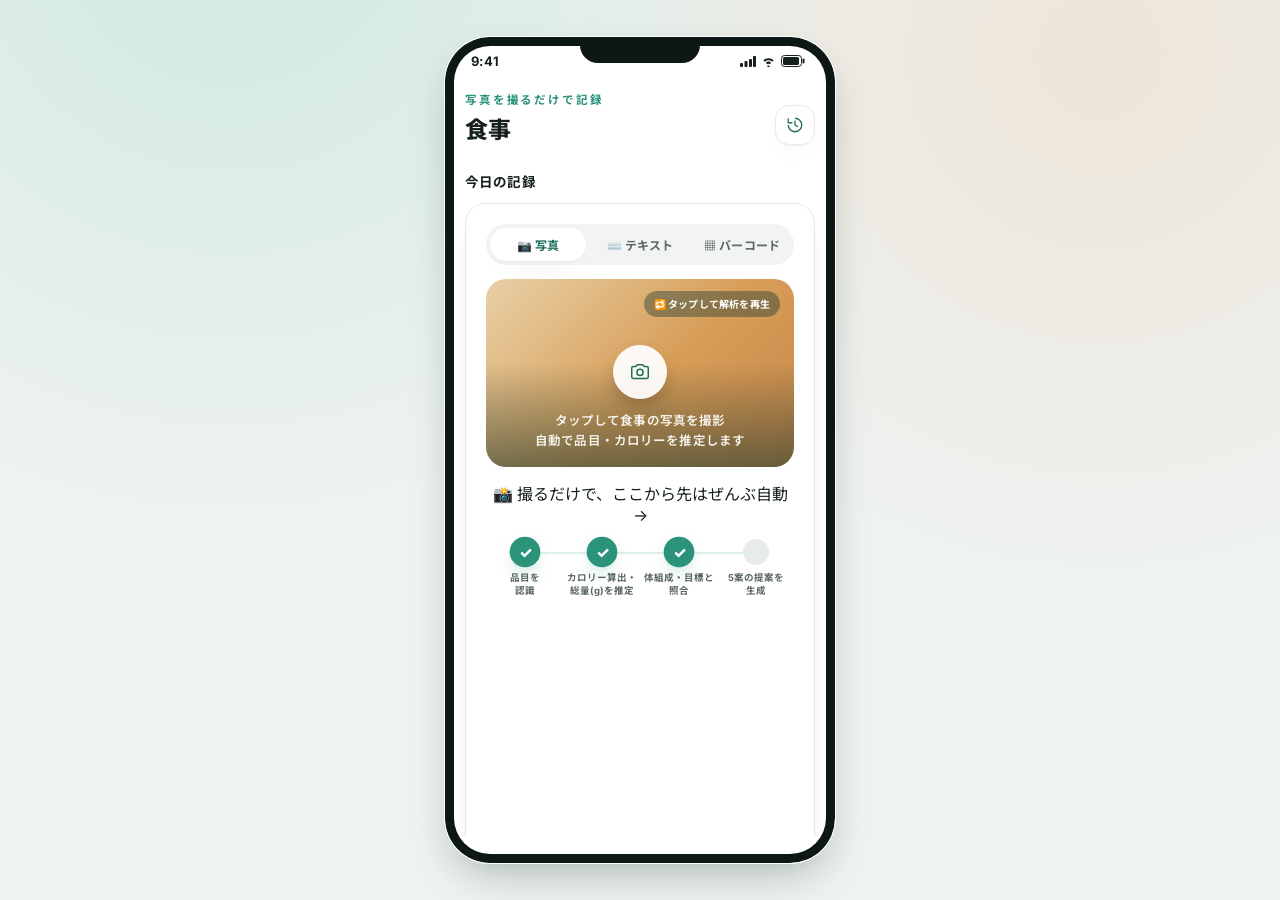
==== lumi_app_prototype.html @ 1647f2fc "WiseMealを参考に食事記録・トレンド機能を強化 - 食事ログ：写真/テキスト/バーコードの入力タブ、解析結果の編集パネル   （品目ごとの数量調整・追加・削除）、お気に入り保存ボタンを追加 - " ====
<!DOCTYPE html>
<html lang="ja">
<head>
<meta charset="UTF-8">
<meta name="viewport" content="width=device-width, initial-scale=1.0">
<title>LUMI ― GLP-1 AI Health Companion</title>
<style>
@import url('https://fonts.googleapis.com/css2?family=Inter:wght@400;500;600;700;800&family=Noto+Sans+JP:wght@400;500;700;800&display=swap');

:root {
  --bg: #eef2f1;
  --card: #ffffff;
  --ink: #15201d;
  --ink-soft: #5b6864;
  --line: #e6eceb;

  --teal-900: #14342d;
  --teal-700: #1f6e5c;
  --teal-600: #2a9379;
  --teal-400: #5fc4a8;
  --teal-100: #ddf2ec;
  --teal-50:  #eef9f5;

  --amber-600: #e8923a;
  --amber-100: #fcebd6;
  --amber-50:  #fdf6ec;
  --amber-700: #7a4f1f;

  --coral-600: #e36a5d;
  --coral-100: #fbe2de;

  --sky-600: #4d8fc4;
  --sky-100: #dfeefb;

  --radius-xl: 28px;
  --radius-lg: 20px;
  --radius-md: 14px;
  --radius-sm: 10px;

  --shadow-card: 0 1px 2px rgba(20,40,35,0.04), 0 12px 28px -14px rgba(20,52,45,0.16);
  --shadow-float: 0 18px 40px -12px rgba(20,52,45,0.34);
}

* { box-sizing: border-box; }
html, body { height: 100%; }

body {
  margin: 0;
  font-family: "Inter", "Noto Sans JP", "Hiragino Kaku Gothic ProN", "Yu Gothic", sans-serif;
  background:
    radial-gradient(circle at 18% -10%, rgba(95,196,168,0.22), transparent 42%),
    radial-gradient(circle at 86% 6%, rgba(232,146,58,0.14), transparent 38%),
    var(--bg);
  color: var(--ink);
  display: flex;
  justify-content: center;
  padding: 36px 16px;
  -webkit-font-smoothing: antialiased;
}

/* ---------- Device frame ---------- */

.phone {
  width: 392px;
  background: var(--card);
  border-radius: 46px;
  border: 1px solid rgba(255,255,255,0.6);
  overflow: hidden;
  box-shadow: var(--shadow-float), inset 0 0 0 9px #0d1715;
  position: relative;
}

.statusbar {
  height: 48px;
  background: transparent;
  display: flex;
  align-items: center;
  justify-content: space-between;
  padding: 0 30px 0 26px;
  font-size: 13px;
  font-weight: 700;
  letter-spacing: 0.02em;
  color: var(--ink);
  position: relative;
  z-index: 5;
}
.statusbar .notch {
  position: absolute;
  top: 0; left: 50%;
  transform: translateX(-50%);
  width: 120px; height: 26px;
  background: #0d1715;
  border-radius: 0 0 18px 18px;
}
.statusbar .icons { display: flex; align-items: center; gap: 5px; }
.statusbar svg { display: block; }

.screen {
  display: none;
  height: 752px;
  overflow-y: auto;
  flex-direction: column;
  scrollbar-width: none;
}
.screen::-webkit-scrollbar { display: none; }
.screen.active { display: flex; }

.content {
  flex: 1;
  padding: 6px 20px 18px;
}

/* ---------- App bar / header ---------- */

.appbar {
  padding: 6px 20px 14px;
  display: flex;
  align-items: flex-end;
  justify-content: space-between;
}
.appbar .eyebrow {
  font-size: 11.5px;
  font-weight: 700;
  letter-spacing: 0.16em;
  text-transform: uppercase;
  color: var(--teal-600);
  margin: 0 0 4px;
}
.appbar h1 {
  font-family: "Noto Sans JP", sans-serif;
  font-size: 23px;
  font-weight: 800;
  letter-spacing: -0.01em;
  margin: 0;
}
.appbar .icon-btn {
  width: 40px; height: 40px;
  border-radius: 14px;
  background: var(--card);
  border: 1px solid var(--line);
  display: flex; align-items: center; justify-content: center;
  box-shadow: var(--shadow-card);
  color: var(--teal-700);
  flex-shrink: 0;
}

/* ---------- Generic cards ---------- */

.card {
  background: var(--card);
  border: 1px solid var(--line);
  border-radius: var(--radius-lg);
  padding: 20px;
  margin-bottom: 14px;
  box-shadow: var(--shadow-card);
}

.section-title {
  display: flex;
  align-items: center;
  justify-content: space-between;
  font-family: "Noto Sans JP", sans-serif;
  font-size: 13.5px;
  font-weight: 700;
  color: var(--ink);
  margin: 22px 0 12px;
  letter-spacing: 0.01em;
}
.section-title .more {
  font-size: 11.5px;
  font-weight: 600;
  color: var(--teal-600);
}
.section-title:first-child { margin-top: 6px; }

/* ---------- Hero score card ---------- */

.score-card {
  position: relative;
  background:
    radial-gradient(120% 140% at 100% 0%, rgba(255,255,255,0.16), transparent 55%),
    linear-gradient(150deg, var(--teal-600) 0%, var(--teal-900) 120%);
  color: #fff;
  border-radius: var(--radius-xl);
  padding: 24px 22px 22px;
  margin-bottom: 16px;
  box-shadow: var(--shadow-card);
  overflow: hidden;
}
.score-card::after {
  content: "";
  position: absolute;
  width: 220px; height: 220px;
  border-radius: 50%;
  background: radial-gradient(circle, rgba(95,196,168,0.35), transparent 70%);
  top: -120px; right: -80px;
}
.score-top {
  display: flex;
  align-items: center;
  gap: 18px;
  position: relative;
  z-index: 2;
}
.ring-wrap { position: relative; width: 96px; height: 96px; flex-shrink: 0; }
.ring-wrap svg { width: 100%; height: 100%; transform: rotate(-90deg); }
.ring-wrap .ring-bg { stroke: rgba(255,255,255,0.18); }
.ring-wrap .ring-fg { stroke: #fff; stroke-linecap: round; transition: stroke-dashoffset 0.6s ease; }
.ring-center {
  position: absolute; inset: 0;
  display: flex; flex-direction: column; align-items: center; justify-content: center;
}
.ring-center .num { font-size: 26px; font-weight: 800; line-height: 1; letter-spacing: -0.02em; }
.ring-center .max { font-size: 9.5px; opacity: 0.75; margin-top: 2px; letter-spacing: 0.06em; }

.score-top .meta .label {
  font-size: 11.5px;
  letter-spacing: 0.14em;
  text-transform: uppercase;
  opacity: 0.7;
  font-weight: 700;
  margin-bottom: 6px;
}
.score-top .meta .badge {
  display: inline-flex;
  align-items: center;
  gap: 6px;
  background: rgba(255,255,255,0.16);
  backdrop-filter: blur(6px);
  padding: 6px 13px;
  border-radius: 999px;
  font-size: 12px;
  font-weight: 700;
}
.score-top .meta .badge .dot {
  width: 7px; height: 7px; border-radius: 50%;
  background: #8ff0c8;
  box-shadow: 0 0 0 4px rgba(143,240,200,0.22);
}

.score-card .comment {
  margin-top: 16px;
  font-size: 13px;
  line-height: 1.75;
  opacity: 0.92;
  position: relative; z-index: 2;
  padding-top: 16px;
  border-top: 1px solid rgba(255,255,255,0.16);
}

.subscores {
  display: grid;
  grid-template-columns: repeat(3, 1fr);
  gap: 10px;
  margin-top: 16px;
  position: relative; z-index: 2;
}
.subscore {
  background: rgba(255,255,255,0.1);
  border: 1px solid rgba(255,255,255,0.14);
  border-radius: var(--radius-md);
  padding: 12px 8px;
  text-align: center;
}
.subscore .ico { font-size: 16px; margin-bottom: 4px; }
.subscore .name { font-size: 10.5px; opacity: 0.78; font-weight: 600; letter-spacing: 0.02em; }
.subscore .val { font-size: 19px; font-weight: 800; margin-top: 3px; letter-spacing: -0.01em; }
.subscore .bar { height: 4px; border-radius: 99px; background: rgba(255,255,255,0.18); margin-top: 8px; overflow: hidden; }
.subscore .bar i { display: block; height: 100%; background: #fff; border-radius: 99px; }

/* ---------- Action / list cards ---------- */

.action-card {
  display: flex;
  gap: 14px;
  align-items: flex-start;
}
.action-card .emoji {
  font-size: 21px;
  background: var(--teal-50);
  border: 1px solid var(--teal-100);
  border-radius: 16px;
  width: 50px; height: 50px;
  display: flex; align-items: center; justify-content: center;
  flex-shrink: 0;
}
.action-card.amber .emoji { background: var(--amber-100); border-color: #f6dcb8; }
.action-card.coral .emoji { background: var(--coral-100); border-color: #f6d3cd; }
.action-card.sky .emoji { background: var(--sky-100); border-color: #cfe4f4; }

.action-card .title {
  font-family: "Noto Sans JP", sans-serif;
  font-weight: 700; font-size: 15px; margin-bottom: 5px; letter-spacing: -0.01em;
}
.action-card .desc { font-size: 12.5px; color: var(--ink-soft); line-height: 1.7; }

/* ---------- Buttons ---------- */

.btn-primary {
  display: inline-flex;
  align-items: center; justify-content: center; gap: 6px;
  width: 100%;
  background: linear-gradient(135deg, var(--teal-600), var(--teal-700));
  color: #fff;
  border: none;
  border-radius: var(--radius-md);
  padding: 15px;
  font-size: 14.5px;
  font-weight: 700;
  text-align: center;
  text-decoration: none;
  margin-top: 10px;
  box-shadow: 0 14px 28px -10px rgba(42,147,121,0.55);
  letter-spacing: 0.01em;
  cursor: pointer;
}
.btn-secondary {
  display: inline-flex;
  align-items: center; justify-content: center; gap: 6px;
  width: 100%;
  background: var(--teal-50);
  color: var(--teal-700);
  border: 1px solid var(--teal-100);
  border-radius: var(--radius-md);
  padding: 13px;
  font-size: 13.5px;
  font-weight: 700;
  text-align: center;
  text-decoration: none;
  margin-top: 10px;
  cursor: pointer;
}

/* ---------- Tab bar ---------- */

.tab { border: none; background: none; font-family: inherit; cursor: pointer; -webkit-tap-highlight-color: transparent; }
.tabbar {
  display: flex;
  padding: 8px 14px calc(14px + env(safe-area-inset-bottom, 0px));
  background: rgba(255,255,255,0.86);
  backdrop-filter: blur(16px);
  border-top: 1px solid var(--line);
  position: relative;
}
.tab {
  flex: 1;
  text-align: center;
  padding: 8px 4px 0;
  font-size: 10.5px;
  font-weight: 600;
  color: #9aa6a2;
  text-decoration: none;
  letter-spacing: 0.01em;
  position: relative;
}
.tab .ti {
  font-size: 18px;
  display: flex; align-items: center; justify-content: center;
  width: 38px; height: 32px;
  margin: 0 auto 3px;
  border-radius: 12px;
}
.tab.active { color: var(--teal-700); }
.tab.active .ti { background: var(--teal-100); }

/* ---------- Misc shared ---------- */

.divider { height: 1px; background: var(--line); margin: 14px 0; }
.row { display: flex; justify-content: space-between; align-items: center; gap: 10px; }

.pill {
  display: inline-flex; align-items: center; gap: 5px;
  background: var(--teal-50);
  color: var(--teal-700);
  font-size: 11px;
  font-weight: 700;
  padding: 5px 12px;
  border-radius: 999px;
  white-space: nowrap;
  border: 1px solid var(--teal-100);
}
.pill.warn { background: var(--amber-100); color: #9a5f17; border-color: #f6dcb8; }
.pill.muted { background: #f1f4f3; color: var(--ink-soft); border-color: var(--line); }
.pill.coral { background: var(--coral-100); color: #ad3f31; border-color: #f6d3cd; }

.bar-track {
  height: 8px;
  border-radius: 999px;
  background: #eef1f0;
  overflow: hidden;
  margin-top: 7px;
}
.bar-fill {
  height: 100%;
  border-radius: 999px;
  background: linear-gradient(90deg, var(--teal-400), var(--teal-600));
}

.stat-strip {
  display: flex;
  justify-content: space-between;
  text-align: center;
}
.stat-strip .item .num {
  font-family: "Noto Sans JP", sans-serif;
  font-size: 21px; font-weight: 800; letter-spacing: -0.02em;
}
.stat-strip .item .num small { font-size: 12px; font-weight: 600; color: var(--ink-soft); }
.stat-strip .item .lab { font-size: 10.5px; color: var(--ink-soft); margin-top: 3px; font-weight: 600; }
.stat-strip .div { width: 1px; background: var(--line); margin: 4px 0; }

/* ---------- Photo & camera ---------- */

.photo-frame {
  width: 100%;
  height: 188px;
  border-radius: var(--radius-lg);
  background:
    linear-gradient(0deg, rgba(20,52,45,0.55), rgba(20,52,45,0.05) 55%),
    linear-gradient(135deg, #f3d9ad 0%, #e2a35a 55%, #cf8a4a 100%);
  display: flex; flex-direction: column; align-items: center; justify-content: flex-end;
  color: #fff; font-size: 12.5px; font-weight: 700;
  margin-bottom: 14px;
  text-align: center;
  line-height: 1.6;
  padding: 0 16px 16px;
  position: relative;
  overflow: hidden;
  cursor: pointer;
}
.photo-frame .shutter {
  width: 54px; height: 54px;
  border-radius: 50%;
  background: rgba(255,255,255,0.92);
  color: var(--teal-700);
  display: flex; align-items: center; justify-content: center;
  font-size: 22px;
  margin-bottom: 12px;
  box-shadow: 0 10px 24px -8px rgba(0,0,0,0.4);
}
.photo-frame .hint { opacity: 0.92; font-weight: 600; letter-spacing: 0.01em; }

/* ---------- Auto-fill flow strip ---------- */

.auto-flow {
  display: flex;
  align-items: flex-start;
  margin: 2px 0 16px;
}
.auto-flow .step {
  flex: 1;
  text-align: center;
  position: relative;
}
.auto-flow .step .dot {
  width: 26px; height: 26px;
  border-radius: 50%;
  background: var(--teal-600);
  color: #fff;
  display: flex; align-items: center; justify-content: center;
  font-size: 13px; font-weight: 800;
  margin: 0 auto 6px;
  box-shadow: 0 6px 14px -6px rgba(42,147,121,0.55);
  position: relative;
  z-index: 2;
  transition: background .35s ease, box-shadow .35s ease, transform .35s cubic-bezier(.34,1.56,.64,1);
}
.auto-flow .step .lbl {
  font-size: 9.5px;
  font-weight: 700;
  color: var(--ink-soft);
  line-height: 1.4;
}
.auto-flow .step::after {
  content: "";
  position: absolute;
  top: 13px; left: 50%;
  width: 100%; height: 2px;
  background: var(--teal-100);
  z-index: 1;
}
.auto-flow .step:last-child::after { display: none; }

/* ---------- Live analysis demo (tap photo to replay) ---------- */

.auto-flow .step .dot.is-pending {
  background: #e7ece9;
  color: transparent;
  box-shadow: none;
}
.auto-flow .step .dot.is-active {
  transform: scale(1.18);
  animation: dot-pulse 1.1s ease-out;
}
@keyframes dot-pulse {
  0% { box-shadow: 0 0 0 0 rgba(42,147,121,0.5); }
  70% { box-shadow: 0 0 0 9px rgba(42,147,121,0); }
  100% { box-shadow: 0 6px 14px -6px rgba(42,147,121,0.55); }
}

.fade-seq {
  opacity: 0;
  transform: translateY(12px);
  transition: opacity .5s ease, transform .5s cubic-bezier(.22,.7,.2,1);
}
.fade-seq.is-shown {
  opacity: 1;
  transform: translateY(0);
}

.bar-fill.animate-fill {
  transition: width 1.1s cubic-bezier(.22,.7,.2,1);
}

.photo-frame .shutter-flash {
  position: absolute;
  inset: 0;
  background: #fff;
  opacity: 0;
  pointer-events: none;
}
.photo-frame .shutter-flash.is-flashing {
  animation: shutter-flash .6s ease-out;
}
@keyframes shutter-flash {
  0% { opacity: 0; }
  10% { opacity: .85; }
  100% { opacity: 0; }
}
.photo-frame .shutter.is-snapping {
  animation: shutter-pop .5s cubic-bezier(.34,1.56,.64,1);
}
@keyframes shutter-pop {
  0% { transform: scale(1); }
  35% { transform: scale(0.82); }
  100% { transform: scale(1); }
}
.photo-frame .replay-hint {
  position: absolute;
  top: 12px; right: 14px;
  font-size: 10px;
  font-weight: 700;
  background: rgba(20,52,45,0.4);
  border-radius: 999px;
  padding: 5px 10px;
  letter-spacing: 0.02em;
}
.auto-flow .caption {
  text-align: center;
  font-size: 11px;
  font-weight: 700;
  color: var(--teal-700);
  background: var(--teal-50);
  border: 1px solid var(--teal-100);
  border-radius: 999px;
  padding: 6px 14px;
  display: inline-block;
}

/* ---------- Suggestion list ---------- */

.suggestion-item {
  display: flex;
  gap: 13px;
  padding: 14px 0;
}
.suggestion-item:not(:last-child) { border-bottom: 1px solid var(--line); }
.suggestion-item .num {
  width: 28px; height: 28px;
  border-radius: 10px;
  background: linear-gradient(135deg, var(--teal-600), var(--teal-700));
  color: #fff;
  font-size: 12.5px; font-weight: 800;
  display: flex; align-items: center; justify-content: center;
  flex-shrink: 0;
  box-shadow: 0 6px 14px -6px rgba(42,147,121,0.6);
}
.suggestion-item .name { font-family: "Noto Sans JP", sans-serif; font-weight: 700; font-size: 14px; letter-spacing: -0.005em; }
.suggestion-item .meta { font-size: 11.5px; color: var(--ink-soft); margin: 3px 0 8px; font-weight: 600; }
.suggestion-item .reason {
  font-size: 12px; color: var(--ink); line-height: 1.7;
  background: var(--teal-50); border: 1px solid var(--teal-100);
  border-radius: 12px; padding: 10px 12px;
}
.suggestion-item .order {
  font-size: 11.5px; color: var(--ink); line-height: 1.7; font-weight: 600;
  background: var(--amber-50); border: 1px solid var(--amber-100);
  border-radius: 12px; padding: 9px 12px; margin-top: 6px;
}
.suggestion-item .order b {
  color: var(--amber-700); font-weight: 800;
}

.advice-box {
  display: flex;
  gap: 10px;
  background: var(--amber-100);
  border: 1px solid #f6dcb8;
  border-radius: 14px;
  padding: 13px 14px;
  font-size: 12px;
  line-height: 1.7;
  color: #9a5f17;
  margin-top: 8px;
  font-weight: 500;
}

/* ---------- Map / route ---------- */

.map-placeholder {
  height: 188px;
  border-radius: var(--radius-lg);
  background:
    linear-gradient(160deg, rgba(255,255,255,0.5), transparent 40%),
    repeating-linear-gradient(0deg, rgba(42,147,121,0.07) 0 1px, transparent 1px 26px),
    repeating-linear-gradient(90deg, rgba(42,147,121,0.07) 0 1px, transparent 1px 26px),
    var(--teal-50);
  border: 1px solid var(--teal-100);
  position: relative;
  margin-bottom: 14px;
  overflow: hidden;
}
.map-placeholder svg { position: absolute; inset: 0; width: 100%; height: 100%; }
.map-placeholder .pin {
  position: absolute; width: 14px; height: 14px; border-radius: 50%;
  background: var(--coral-600); border: 3px solid #fff;
  box-shadow: 0 4px 10px -3px rgba(227,106,93,0.7);
}

/* ---------- Run start button ---------- */

.run-stage {
  display: flex; flex-direction: column; align-items: center;
  padding: 6px 0 4px;
}
.start-btn {
  width: 168px; height: 168px;
  border-radius: 50%;
  background: radial-gradient(circle at 32% 28%, var(--teal-400), var(--teal-700) 72%);
  color: #fff;
  display: flex; align-items: center; justify-content: center;
  flex-direction: column;
  font-weight: 800;
  box-shadow: 0 22px 46px -14px rgba(42,147,121,0.6), inset 0 2px 6px rgba(255,255,255,0.35);
  border: 6px solid #fff;
}
.start-btn .big { font-size: 19px; letter-spacing: 0.01em; }
.start-btn .small { font-size: 10.5px; opacity: 0.85; margin-top: 5px; font-weight: 600; letter-spacing: 0.04em; }
.run-stage .tag { margin-top: 16px; }

/* ---------- Trend sparkline ---------- */

.trend-line {
  height: 96px;
  border-radius: 14px;
  background: linear-gradient(180deg, var(--teal-50), #fff);
  border: 1px solid var(--teal-100);
  position: relative;
  overflow: hidden;
  margin: 12px 0 6px;
}
.trend-line svg { width: 100%; height: 100%; display: block; }

/* ---------- Input method tabs (photo / text / barcode) ---------- */

.input-tabs {
  display: flex;
  gap: 6px;
  background: #f1f4f3;
  border-radius: 999px;
  padding: 4px;
  margin-bottom: 14px;
}
.input-tab {
  flex: 1;
  border: none;
  background: transparent;
  color: var(--ink-soft);
  font-size: 12px;
  font-weight: 700;
  padding: 8px 4px;
  border-radius: 999px;
  cursor: pointer;
  font-family: inherit;
  letter-spacing: 0.01em;
}
.input-tab.active {
  background: #fff;
  color: var(--teal-700);
  box-shadow: var(--shadow-card);
}
.input-panel[hidden] { display: none; }

/* ---------- Text search panel ---------- */

.search-box {
  display: flex;
  align-items: center;
  gap: 8px;
  background: #f6f8f7;
  border: 1px solid var(--line);
  border-radius: var(--radius-md);
  padding: 11px 14px;
  margin-bottom: 12px;
  color: var(--ink-soft);
}
.search-box input {
  flex: 1;
  border: none;
  background: transparent;
  font-size: 13px;
  font-family: inherit;
  color: var(--ink);
  outline: none;
}
.search-box input::placeholder { color: #aab4b0; }

.chip-row {
  display: flex;
  flex-wrap: wrap;
  gap: 8px;
}
.food-chip {
  display: inline-flex;
  align-items: center;
  gap: 6px;
  background: var(--teal-50);
  border: 1px solid var(--teal-100);
  color: var(--teal-700);
  font-size: 12px;
  font-weight: 700;
  font-family: inherit;
  padding: 8px 12px;
  border-radius: 999px;
  cursor: pointer;
}
.food-chip span { color: var(--ink-soft); font-weight: 600; }
.food-chip.is-added {
  background: var(--teal-600);
  color: #fff;
  border-color: var(--teal-600);
}
.food-chip.is-added span { color: rgba(255,255,255,0.8); }

/* ---------- Barcode panel ---------- */

.barcode-frame {
  height: 150px;
  border-radius: var(--radius-lg);
  background: linear-gradient(160deg, var(--teal-900), #0d1715);
  display: flex; align-items: center; justify-content: center;
  position: relative;
  margin-bottom: 12px;
  overflow: hidden;
}
.barcode-frame .target {
  width: 70%; height: 64px;
  border: 2px solid rgba(255,255,255,0.6);
  border-radius: 10px;
  position: relative;
  overflow: hidden;
}
.barcode-frame .target::before {
  content: "";
  position: absolute;
  left: 0; right: 0; top: 0;
  height: 2px;
  background: var(--teal-400);
  box-shadow: 0 0 8px var(--teal-400);
  animation: scan-line 1.8s ease-in-out infinite;
}
@keyframes scan-line {
  0%, 100% { top: 0; }
  50% { top: calc(100% - 2px); }
}
.barcode-frame .hint {
  position: absolute; bottom: 12px; left: 0; right: 0;
  text-align: center; color: #fff; font-size: 11.5px; font-weight: 600; opacity: 0.85;
}

.scan-result { padding-top: 4px; }
.scan-result .row { margin-bottom: 8px; }

/* ---------- Allergen / additive tags ---------- */

.tag-row {
  display: flex; flex-wrap: wrap; gap: 6px;
  margin-top: 8px;
}
.tag {
  font-size: 10.5px; font-weight: 700;
  padding: 4px 10px; border-radius: 999px;
  border: 1px solid var(--line);
  background: #f1f4f3; color: var(--ink-soft);
}
.tag-warn { background: var(--coral-100); border-color: #f6d3cd; color: #ad3f31; }
.tag-info { background: var(--teal-50); border-color: var(--teal-100); color: var(--teal-700); }

/* ---------- Meal result edit panel ---------- */

.meal-edit-toggle {
  display: inline-flex; align-items: center; gap: 4px;
  margin-top: 8px;
  background: none; border: none; padding: 0;
  font-size: 11.5px; font-weight: 700; color: var(--teal-600);
  cursor: pointer; font-family: inherit;
}
.meal-edit {
  margin-top: 10px;
  padding-top: 10px;
  border-top: 1px dashed var(--line);
  display: none;
}
.meal-edit.is-open { display: block; }

.food-item-row {
  display: flex; align-items: center; gap: 8px;
  padding: 7px 0;
}
.food-item-row:not(:last-child) { border-bottom: 1px solid var(--line); }
.food-item-row .food-name {
  flex: 1; font-size: 12.5px; font-weight: 700; font-family: "Noto Sans JP", sans-serif;
}
.food-item-row .food-kcal {
  font-size: 11px; color: var(--ink-soft); font-weight: 600; white-space: nowrap;
}
.qty-stepper {
  display: flex; align-items: center; gap: 6px;
}
.qty-stepper button {
  width: 22px; height: 22px; border-radius: 50%;
  border: 1px solid var(--line); background: #fff;
  color: var(--teal-700); font-size: 14px; font-weight: 800;
  display: flex; align-items: center; justify-content: center;
  cursor: pointer; font-family: inherit; line-height: 1; padding: 0;
}
.qty-stepper .qty-val {
  font-size: 11.5px; font-weight: 700; min-width: 38px; text-align: center;
}
.food-item-row .remove-btn {
  width: 22px; height: 22px; border-radius: 50%;
  border: none; background: var(--coral-100); color: #ad3f31;
  font-size: 13px; font-weight: 800; cursor: pointer;
  display: flex; align-items: center; justify-content: center; padding: 0;
  font-family: inherit; line-height: 1;
}
.add-item-row {
  display: flex; flex-wrap: wrap; gap: 6px; margin-top: 10px;
}
.add-item-chip {
  font-size: 11px; font-weight: 700; color: var(--teal-700);
  background: var(--teal-50); border: 1px dashed var(--teal-100);
  border-radius: 999px; padding: 6px 12px; cursor: pointer; font-family: inherit;
}

/* ---------- Favorite button ---------- */

.fav-btn {
  display: inline-flex; align-items: center; gap: 5px;
  border: 1px solid var(--line); background: #fff;
  border-radius: 999px; padding: 6px 12px;
  font-size: 11px; font-weight: 700; color: var(--ink-soft);
  cursor: pointer; font-family: inherit; margin-top: 8px;
}
.fav-btn.is-fav { background: var(--coral-100); border-color: #f6d3cd; color: #ad3f31; }

/* ---------- Meal plan calendar strip ---------- */

.plan-strip {
  display: flex; gap: 8px;
  overflow-x: auto;
  padding-bottom: 4px;
  margin-bottom: 14px;
  scrollbar-width: none;
}
.plan-strip::-webkit-scrollbar { display: none; }
.plan-day {
  flex: 0 0 50px;
  display: flex; flex-direction: column; align-items: center; gap: 6px;
  padding: 10px 0;
  border-radius: var(--radius-md);
  border: 1px solid var(--line);
  background: #fff;
  font-size: 11px; font-weight: 700; color: var(--ink-soft);
  cursor: pointer;
}
.plan-day .dow { font-size: 10px; }
.plan-day .dom { font-size: 15px; font-weight: 800; color: var(--ink); font-family: "Noto Sans JP", sans-serif; }
.plan-day .dot { width: 6px; height: 6px; border-radius: 50%; background: var(--teal-400); }
.plan-day.adjust .dot { background: var(--amber-600); }
.plan-day.active {
  background: linear-gradient(135deg, var(--teal-600), var(--teal-700));
  border-color: var(--teal-600);
}
.plan-day.active .dow, .plan-day.active .dom { color: #fff; }
.plan-day.active .dot { background: #fff; }

.plan-meal-row {
  display: flex; align-items: center; gap: 12px;
  padding: 12px 0;
}
.plan-meal-row:not(:last-child) { border-bottom: 1px solid var(--line); }
.plan-meal-row .emoji {
  width: 42px; height: 42px; border-radius: 12px;
  background: var(--teal-50); border: 1px solid var(--teal-100);
  display: flex; align-items: center; justify-content: center; font-size: 19px;
  flex-shrink: 0;
}
.plan-meal-row .info { flex: 1; min-width: 0; }
.plan-meal-row .label { font-size: 10.5px; font-weight: 700; color: var(--teal-600); letter-spacing: 0.06em; text-transform: uppercase; }
.plan-meal-row .name { font-size: 13.5px; font-weight: 700; font-family: "Noto Sans JP", sans-serif; margin-top: 2px; }
</style>
</head>
<body>
<div class="phone">
  <div class="statusbar">
    <div class="notch"></div>
    <span>9:41</span>
    <div class="icons">
      <svg width="16" height="11" viewBox="0 0 16 11" fill="none"><rect x="0" y="7" width="3" height="4" rx="1" fill="currentColor"/><rect x="4.5" y="5" width="3" height="6" rx="1" fill="currentColor"/><rect x="9" y="3" width="3" height="8" rx="1" fill="currentColor"/><rect x="13" y="0" width="3" height="11" rx="1" fill="currentColor"/></svg>
      <svg width="15" height="11" viewBox="0 0 15 11" fill="none"><path d="M7.5 9.5a1.2 1.2 0 100 2.4 1.2 1.2 0 000-2.4zM4.8 6.7a4 4 0 015.4 0L8.9 8.2a2 2 0 00-2.6 0L4.8 6.7zM2.3 4.2a7.6 7.6 0 0110.4 0L11.3 5.7a5.6 5.6 0 00-7.6 0L2.3 4.2z" fill="currentColor"/></svg>
      <svg width="24" height="12" viewBox="0 0 24 12" fill="none"><rect x="0.5" y="0.5" width="20" height="11" rx="3" stroke="currentColor"/><rect x="2" y="2" width="16" height="8" rx="1.5" fill="currentColor"/><rect x="21.5" y="3.5" width="2" height="5" rx="1" fill="currentColor"/></svg>
    </div>
  </div>

  <!-- ============ HOME ============ -->
  <div class="screen" id="screen-home">
    <div class="appbar">
      <div>
        <p class="eyebrow">Day 14 / 365 ・ 健康管理プログラム</p>
        <h1>おはようございます</h1>
      </div>
      <a class="icon-btn" href="#" aria-label="設定" onclick="return false;">
        <svg width="18" height="18" viewBox="0 0 24 24" fill="none"><path d="M12 15.5a3.5 3.5 0 100-7 3.5 3.5 0 000 7z" stroke="currentColor" stroke-width="1.8"/><path d="M19.4 13.5c.04-.3.06-.66.06-1s-.02-.7-.06-1l2.1-1.65a.5.5 0 00.12-.64l-2-3.46a.5.5 0 00-.6-.22l-2.5 1a7.6 7.6 0 00-1.7-1l-.38-2.65A.5.5 0 0014 2.4h-4a.5.5 0 00-.5.43L9.1 5.5a7.6 7.6 0 00-1.7 1l-2.5-1a.5.5 0 00-.6.22l-2 3.46a.5.5 0 00.12.64l2.1 1.65c-.04.3-.06.66-.06 1s.02.7.06 1l-2.1 1.65a.5.5 0 00-.12.64l2 3.46c.13.22.4.31.6.22l2.5-1c.52.42 1.1.76 1.7 1l.38 2.65c.05.25.27.43.5.43h4c.25 0 .45-.18.5-.43l.38-2.65c.6-.24 1.18-.58 1.7-1l2.5 1c.22.09.48 0 .6-.22l2-3.46a.5.5 0 00-.12-.64l-2.1-1.65z" stroke="currentColor" stroke-width="1.4" stroke-linejoin="round"/></svg>
      </a>
    </div>
    <div class="content">
      <div class="score-card">
        <div class="score-top">
          <div class="ring-wrap">
            <svg viewBox="0 0 96 96">
              <circle class="ring-bg" cx="48" cy="48" r="42" fill="none" stroke-width="8"/>
              <circle class="ring-fg" cx="48" cy="48" r="42" fill="none" stroke-width="8"
                stroke-dasharray="263.9" stroke-dashoffset="58"/>
            </svg>
            <div class="ring-center">
              <div class="num">78</div>
              <div class="max">/ 100</div>
            </div>
          </div>
          <div class="meta">
            <div class="label">今日のコンディション</div>
            <span class="badge"><span class="dot"></span>Good — 積極的に動ける状態です</span>
          </div>
        </div>

        <div class="comment">
          昨晩はよく眠れていて、回復は十分。運動の負荷も無理のない範囲に収まっています。
          今日は少しペースを上げても大丈夫そうです。
        </div>

        <div class="subscores">
          <div class="subscore">
            <div class="ico">💤</div>
            <div class="name">回復</div>
            <div class="val">82</div>
            <div class="bar"><i style="width:82%"></i></div>
          </div>
          <div class="subscore">
            <div class="ico">🏃</div>
            <div class="name">活動</div>
            <div class="val">70</div>
            <div class="bar"><i style="width:70%"></i></div>
          </div>
          <div class="subscore">
            <div class="ico">🍽</div>
            <div class="name">栄養</div>
            <div class="val">80</div>
            <div class="bar"><i style="width:80%"></i></div>
          </div>
        </div>
      </div>

      <div class="section-title">今日のおすすめアクション</div>
      <div class="card action-card">
        <div class="emoji">🏃</div>
        <div>
          <div class="title">軽めのジョグ 20分</div>
          <div class="desc">回復は十分なので、強度高めの運動も選べます。気分に合わせて軽くジョグから始めましょう。</div>
          <a class="btn-secondary" href="#" onclick="showScreen('run',this);return false;">走る画面を開く →</a>
        </div>
      </div>

      <div class="card action-card amber">
        <div class="emoji">🍽</div>
        <div>
          <div class="title">次の食事は高たんぱく＆野菜多めに</div>
          <div class="desc">直近2日、揚げ物が続いています。栄養バランスを整える献立を提案します。</div>
          <a class="btn-secondary" href="#" onclick="showScreen('meal',this);return false;">献立提案を見る →</a>
        </div>
      </div>

      <div class="section-title">今週の記録 <span class="more">すべて見る ›</span></div>
      <div class="card">
        <div class="row">
          <span class="pill">📊 体脂肪率</span>
          <span style="font-size:12.5px;color:var(--ink-soft);font-weight:600;">30.20% <span style="color:var(--teal-600);">▼1.2pt</span> / 4週間</span>
        </div>
        <div class="divider"></div>
        <div class="row">
          <span class="pill">💤 睡眠</span>
          <span style="font-size:12.5px;color:var(--ink-soft);font-weight:600;">平均 7時間12分・質：良好</span>
        </div>
        <div class="divider"></div>
        <div class="row">
          <span class="pill">🏃 運動</span>
          <span style="font-size:12.5px;color:var(--ink-soft);font-weight:600;">今週 3回・計 87分</span>
        </div>
      </div>
    </div>
    <div class="tabbar">
      <a class="tab active" href="#" data-tab="home" onclick="showScreen('home',this);return false;"><span class="ti">🏠</span>ホーム</a>
      <a class="tab" href="#" data-tab="record" onclick="showScreen('record',this);return false;"><span class="ti">📋</span>記録</a>
      <a class="tab" href="#" data-tab="run" onclick="showScreen('run',this);return false;"><span class="ti">🏃</span>走る</a>
      <a class="tab" href="#" data-tab="meal" onclick="showScreen('meal',this);return false;"><span class="ti">🍽</span>食事</a>
      <a class="tab" href="#" data-tab="trend" onclick="showScreen('trend',this);return false;"><span class="ti">📈</span>トレンド</a>
    </div>
  </div>

  <!-- ============ RECORD ============ -->
  <div class="screen" id="screen-record">
    <div class="appbar">
      <div>
        <p class="eyebrow">からだのデータ（自動連携）</p>
        <h1>記録</h1>
      </div>
      <a class="icon-btn" href="#" aria-label="連携設定" onclick="return false;">
        <svg width="18" height="18" viewBox="0 0 24 24" fill="none"><path d="M9 12a3 3 0 106 0 3 3 0 00-6 0z" stroke="currentColor" stroke-width="1.7"/><path d="M4 12h2M18 12h2M12 4v2M12 18v2M6.3 6.3l1.4 1.4M16.3 16.3l1.4 1.4M17.7 6.3l-1.4 1.4M7.7 16.3l-1.4 1.4" stroke="currentColor" stroke-width="1.5" stroke-linecap="round"/></svg>
      </a>
    </div>
    <div class="content">
      <div class="section-title">体組成</div>
      <div class="card">
        <div class="row">
          <div>
            <div style="font-family:'Noto Sans JP',sans-serif; font-weight:800; font-size:24px; letter-spacing:-0.02em;">89.20<span style="font-size:14px; font-weight:600; color:var(--ink-soft);"> kg</span></div>
            <div style="font-size:11.5px; color:var(--ink-soft); margin-top:3px; font-weight:600;">体脂肪率 30.20% ・ 4週間で <span style="color:var(--teal-600);">▼1.2pt</span></div>
          </div>
          <span class="pill">⚖️ 連携中</span>
        </div>
        <div class="trend-line">
          <svg viewBox="0 0 300 96" preserveAspectRatio="none">
            <defs>
              <linearGradient id="g1" x1="0" y1="0" x2="0" y2="1">
                <stop offset="0" stop-color="#2a9379" stop-opacity="0.22"/>
                <stop offset="1" stop-color="#2a9379" stop-opacity="0"/>
              </linearGradient>
            </defs>
            <path d="M0,58 40,52 80,55 120,48 160,50 200,40 240,43 300,30 V96 H0 Z" fill="url(#g1)"/>
            <polyline points="0,58 40,52 80,55 120,48 160,50 200,40 240,43 300,30"
              fill="none" stroke="#2a9379" stroke-width="3" stroke-linecap="round"/>
          </svg>
        </div>
        <div style="font-size:10.5px; color:var(--ink-soft); text-align:right; font-weight:600;">直近4週間の体脂肪率推移</div>
      </div>

      <div class="section-title">睡眠・心拍 <span class="more">⌚ ウェアラブル連携</span></div>
      <div class="card">
        <div class="row">
          <span class="pill">💤 昨晩の睡眠</span>
          <span style="font-size:12.5px; font-weight:700;">7時間28分 <span style="color:var(--ink-soft); font-weight:500;">・質：良好</span></span>
        </div>
        <div class="divider"></div>
        <div class="row">
          <span class="pill">❤️ 安静時心拍</span>
          <span style="font-size:12.5px; font-weight:700;">52 bpm <span style="color:var(--ink-soft); font-weight:500;">（先週平均 54 bpm）</span></span>
        </div>
      </div>

      <div class="section-title">目標（ひとつだけ）</div>
      <div class="card action-card coral">
        <div class="emoji">🎯</div>
        <div>
          <div class="title">体脂肪率 27.00% へ（ボディリコンポジション）</div>
          <div class="desc">
            健康管理プログラム　2026.5.30 スタート　<span style="color:var(--teal-600); font-weight:700;">Day 14</span><br>
            現在 体脂肪率30.20%・体重89.20kg → 次の目標 体脂肪率27.00%・体重86.00kg<br>
            （内臓脂肪13.0／基礎代謝1,800kcal／体内年齢47才）
          </div>
          <div class="row" style="margin-top:10px;">
            <div class="bar-track" style="flex:1; margin-top:0;"><div class="bar-fill" style="width:27%;"></div></div>
            <span style="font-size:11px; font-weight:800; color:var(--teal-700);">27%</span>
          </div>
          <div style="font-size:10.5px; color:var(--ink-soft); margin-top:10px; line-height:1.7; font-weight:500;">
            「減量」と「筋力アップ」を同時に狙う目標のため、体重だけでなく
            体脂肪率・筋肉量・基礎代謝の推移も併せて確認できるようにしています。
          </div>
        </div>
      </div>

      <div class="section-title">連携デバイス</div>
      <div class="card" style="font-size:12.5px;">
        <div class="row" style="padding:7px 0;"><span style="font-weight:700;">⌚ ウェアラブル端末</span><span class="pill">連携済み</span></div>
        <div class="divider" style="margin:2px 0;"></div>
        <div class="row" style="padding:7px 0;"><span style="font-weight:700;">⚖️ スマート体組成計</span><span class="pill">連携済み</span></div>
        <div class="divider" style="margin:2px 0;"></div>
        <div class="row" style="padding:7px 0;"><span style="font-weight:700;">📍 GPS（ラン記録）</span><span class="pill">連携済み</span></div>
      </div>
    </div>
    <div class="tabbar">
      <a class="tab" href="#" data-tab="home" onclick="showScreen('home',this);return false;"><span class="ti">🏠</span>ホーム</a>
      <a class="tab active" href="#" data-tab="record" onclick="showScreen('record',this);return false;"><span class="ti">📋</span>記録</a>
      <a class="tab" href="#" data-tab="run" onclick="showScreen('run',this);return false;"><span class="ti">🏃</span>走る</a>
      <a class="tab" href="#" data-tab="meal" onclick="showScreen('meal',this);return false;"><span class="ti">🍽</span>食事</a>
      <a class="tab" href="#" data-tab="trend" onclick="showScreen('trend',this);return false;"><span class="ti">📈</span>トレンド</a>
    </div>
  </div>

  <!-- ============ RUN ============ -->
  <div class="screen" id="screen-run">
    <div class="appbar">
      <div>
        <p class="eyebrow">GPSで自動計測</p>
        <h1>走る</h1>
      </div>
      <a class="icon-btn" href="#" aria-label="履歴" onclick="return false;">
        <svg width="18" height="18" viewBox="0 0 24 24" fill="none"><path d="M3 4v5h5M3 9a9 9 0 1018 3" stroke="currentColor" stroke-width="1.8" stroke-linecap="round" stroke-linejoin="round"/></svg>
      </a>
    </div>
    <div class="content">
      <div class="section-title">記録中 <span class="pill warn" style="font-weight:800;">● LIVE</span></div>
      <div class="card">
        <div class="stat-strip">
          <div class="item"><div class="num">18:42</div><div class="lab">経過時間</div></div>
          <div class="div"></div>
          <div class="item"><div class="num">3.2<small> km</small></div><div class="lab">距離</div></div>
          <div class="div"></div>
          <div class="item"><div class="num">5'51<small>"</small></div><div class="lab">平均ペース /km</div></div>
        </div>

        <div class="run-stage">
          <div class="start-btn">
            <span class="big">■ 終了</span>
            <span class="small">タップして記録を終了</span>
          </div>
          <span class="pill muted tag">種目：ラン（自動判定）</span>
        </div>
      </div>

      <div class="section-title">終了後のサマリー（イメージ）</div>
      <div class="card">
        <div class="map-placeholder">
          <svg viewBox="0 0 320 188" fill="none">
            <path d="M40 150 C 90 80, 140 170, 190 90 S 280 60, 290 40"
              stroke="#2a9379" stroke-width="4" stroke-linecap="round" fill="none" stroke-dasharray="2 10"/>
          </svg>
          <span class="pin" style="left:34px; top:144px;"></span>
          <span class="pin" style="left:284px; top:34px; background:var(--teal-700);"></span>
        </div>
        <div class="row">
          <span style="font-size:13px; font-weight:700; font-family:'Noto Sans JP',sans-serif;">推定消費カロリー</span>
          <span class="pill coral">🔥 約 240kcal</span>
        </div>
        <div style="font-size:12px;color:var(--ink-soft); margin-top:10px; line-height:1.8; font-weight:500;">
          記録後、消費カロリーは自動的に「今日の摂取バランス」と「献立提案」に反映されます。
          ルートや実績の詳細は履歴アイコンから確認できます（メイン導線はシンプルに保ちます）。
        </div>
        <a class="btn-secondary" href="#" onclick="showScreen('meal',this);return false;">
          <svg width="15" height="15" viewBox="0 0 24 24" fill="none"><path d="M12 3v18M5 10l7-7 7 7" stroke="currentColor" stroke-width="2" stroke-linecap="round" stroke-linejoin="round" transform="rotate(180 12 12)"/></svg>
          この記録を踏まえた食事提案を見る
        </a>
      </div>
    </div>
    <div class="tabbar">
      <a class="tab" href="#" data-tab="home" onclick="showScreen('home',this);return false;"><span class="ti">🏠</span>ホーム</a>
      <a class="tab" href="#" data-tab="record" onclick="showScreen('record',this);return false;"><span class="ti">📋</span>記録</a>
      <a class="tab active" href="#" data-tab="run" onclick="showScreen('run',this);return false;"><span class="ti">🏃</span>走る</a>
      <a class="tab" href="#" data-tab="meal" onclick="showScreen('meal',this);return false;"><span class="ti">🍽</span>食事</a>
      <a class="tab" href="#" data-tab="trend" onclick="showScreen('trend',this);return false;"><span class="ti">📈</span>トレンド</a>
    </div>
  </div>

  <!-- ============ MEAL ============ -->
  <div class="screen active" id="screen-meal">
    <div class="appbar">
      <div>
        <p class="eyebrow">写真を撮るだけで記録</p>
        <h1>食事</h1>
      </div>
      <a class="icon-btn" href="#" aria-label="履歴" onclick="return false;">
        <svg width="18" height="18" viewBox="0 0 24 24" fill="none"><path d="M3 12a9 9 0 109-9" stroke="currentColor" stroke-width="1.8"/><path d="M3 4v5h5M12 7v5l3.5 2" stroke="currentColor" stroke-width="1.8" stroke-linecap="round" stroke-linejoin="round"/></svg>
      </a>
    </div>
    <div class="content">
      <div class="section-title">今日の記録</div>
      <div class="card">
        <div class="input-tabs">
          <button class="input-tab active" data-panel="photo">📷 写真</button>
          <button class="input-tab" data-panel="text">⌨️ テキスト</button>
          <button class="input-tab" data-panel="barcode">▦ バーコード</button>
        </div>

        <div class="input-panel" data-panel="photo">
          <div class="photo-frame" id="meal-photo-frame">
            <span class="replay-hint">🔁 タップして解析を再生</span>
            <div class="shutter-flash"></div>
            <div class="shutter">
              <svg width="22" height="22" viewBox="0 0 24 24" fill="none"><path d="M9 4l-1.6 2H4.5A1.5 1.5 0 003 7.5v10A1.5 1.5 0 004.5 19h15a1.5 1.5 0 001.5-1.5v-10A1.5 1.5 0 0019.5 6h-2.9L15 4H9z" stroke="currentColor" stroke-width="1.6" stroke-linejoin="round"/><circle cx="12" cy="12.5" r="3.4" stroke="currentColor" stroke-width="1.6"/></svg>
            </div>
            <div class="hint">タップして食事の写真を撮影<br>自動で品目・カロリーを推定します</div>
          </div>

          <div style="text-align:center; margin-bottom:14px;">
            <span class="caption">📸 撮るだけで、ここから先はぜんぶ自動 →</span>
          </div>
          <div class="auto-flow">
            <div class="step"><div class="dot">✓</div><div class="lbl">品目を<br>認識</div></div>
            <div class="step"><div class="dot">✓</div><div class="lbl">カロリー算出・<br>総量(g)を推定</div></div>
            <div class="step"><div class="dot">✓</div><div class="lbl">体組成・目標と<br>照合</div></div>
            <div class="step"><div class="dot">✓</div><div class="lbl">5案の提案を<br>生成</div></div>
          </div>

          <div class="row fade-seq" data-seq="1" style="margin-bottom:8px; align-items:flex-start;">
            <div>
              <strong style="font-size:14.5px; font-family:'Noto Sans JP',sans-serif;">昼食：鶏の照り焼き定食</strong><br>
              <button class="meal-edit-toggle" id="meal-edit-toggle">✏️ 解析結果を編集</button>
            </div>
            <span class="pill">推定 <span data-count-kcal>720</span>kcal ・ 総量 <span data-count-gram>410</span>g</span>
          </div>
          <div class="fade-seq" data-seq="1" style="font-size:11.5px;color:var(--ink-soft);font-weight:600;line-height:1.7;">
            たんぱく質 38g ／ 脂質 22g ／ 炭水化物 88g
            <br><span style="color:var(--teal-600);">解析結果はタップして修正できます ✓</span>
            <div class="tag-row">
              <span class="tag tag-warn">🥚 卵を含む</span>
              <span class="tag tag-warn">🌾 小麦を含む</span>
              <span class="tag tag-info">添加物：着色料・保存料は検出されませんでした</span>
            </div>
            <button class="fav-btn" id="meal-fav-btn">♡ お気に入りに保存</button>
          </div>

          <div class="meal-edit fade-seq" data-seq="1" id="meal-edit">
            <div class="food-item-row" data-grams="140" data-kcal="320" data-step="10" data-kcal-per-step="23">
              <span class="food-name">鶏もも肉の照り焼き</span>
              <span class="food-kcal">320kcal</span>
              <div class="qty-stepper"><button class="qty-minus">−</button><span class="qty-val">140g</span><button class="qty-plus">+</button></div>
              <button class="remove-btn">×</button>
            </div>
            <div class="food-item-row" data-grams="180" data-kcal="302" data-step="10" data-kcal-per-step="17">
              <span class="food-name">白ごはん</span>
              <span class="food-kcal">302kcal</span>
              <div class="qty-stepper"><button class="qty-minus">−</button><span class="qty-val">180g</span><button class="qty-plus">+</button></div>
              <button class="remove-btn">×</button>
            </div>
            <div class="food-item-row" data-grams="60" data-kcal="18" data-step="10" data-kcal-per-step="3">
              <span class="food-name">キャベツ・トマトの付け合わせ</span>
              <span class="food-kcal">18kcal</span>
              <div class="qty-stepper"><button class="qty-minus">−</button><span class="qty-val">60g</span><button class="qty-plus">+</button></div>
              <button class="remove-btn">×</button>
            </div>
            <div class="food-item-row" data-grams="30" data-kcal="80" data-step="10" data-kcal-per-step="27">
              <span class="food-name">照り焼きだれ</span>
              <span class="food-kcal">80kcal</span>
              <div class="qty-stepper"><button class="qty-minus">−</button><span class="qty-val">30g</span><button class="qty-plus">+</button></div>
              <button class="remove-btn">×</button>
            </div>
            <div class="add-item-row">
              <button class="add-item-chip" data-name="味噌汁" data-grams="150" data-kcal="40">+ 味噌汁を追加</button>
              <button class="add-item-chip" data-name="ひとくちゼリー" data-grams="70" data-kcal="60">+ ひとくちゼリーを追加</button>
            </div>
          </div>
        </div>

        <div class="input-panel" data-panel="text" hidden>
          <div class="search-box">
            <svg width="16" height="16" viewBox="0 0 24 24" fill="none"><circle cx="11" cy="11" r="7" stroke="currentColor" stroke-width="2"/><path d="M20 20l-3.5-3.5" stroke="currentColor" stroke-width="2" stroke-linecap="round"/></svg>
            <input type="text" placeholder="食品名で検索（例：おにぎり、サラダチキン）">
          </div>
          <div class="chip-row">
            <button class="food-chip">🍙 鮭おにぎり<span>180kcal</span></button>
            <button class="food-chip">🥗 サラダチキン<span>120kcal</span></button>
            <button class="food-chip">☕ ブラックコーヒー<span>5kcal</span></button>
            <button class="food-chip">🍌 バナナ<span>90kcal</span></button>
            <button class="food-chip">🥚 ゆで卵<span>78kcal</span></button>
            <button class="food-chip">🥛 低脂肪乳<span>92kcal</span></button>
          </div>
          <div style="text-align:center; margin-top:14px; font-size:11.5px; color:var(--ink-soft); font-weight:600;">
            よく使う食品をタップして記録に追加
          </div>
        </div>

        <div class="input-panel" data-panel="barcode" hidden>
          <div class="barcode-frame">
            <div class="target"></div>
            <div class="hint">商品のバーコードを枠に合わせてください</div>
          </div>
          <div class="scan-result">
            <div class="row" style="align-items:flex-start;">
              <strong style="font-size:13.5px; font-family:'Noto Sans JP',sans-serif; line-height:1.5;">のむヨーグルト<br>ドリンクタイプ 200ml</strong>
              <span class="pill">推定 130kcal</span>
            </div>
            <div style="font-size:11.5px;color:var(--ink-soft);font-weight:600;margin-top:6px;">たんぱく質 6g ／ 脂質 3g ／ 糖質 19g</div>
            <div class="tag-row">
              <span class="tag tag-warn">🥛 乳成分を含む</span>
              <span class="tag tag-info">添加物：香料・安定剤（ペクチン）</span>
            </div>
            <button class="fav-btn">♡ お気に入りに保存</button>
          </div>
        </div>
      </div>

      <div class="card fade-seq" data-seq="2">
        <div class="row" style="margin-bottom:10px;">
          <span class="section-title" style="margin:0;">今日の摂取バランス</span>
          <span class="pill muted">残り 約 620kcal</span>
        </div>
        <div style="font-size:11.5px;color:var(--ink-soft);font-weight:700;">タンパク質 <span style="float:right;color:var(--ink);">62%</span></div>
        <div class="bar-track"><div class="bar-fill animate-fill" data-fill="62" style="width:0%;"></div></div>
        <div style="font-size:11.5px;color:var(--ink-soft);font-weight:700;margin-top:12px;">脂質 <span style="float:right;color:var(--ink);">48%</span></div>
        <div class="bar-track"><div class="bar-fill animate-fill" data-fill="48" style="width:0%; background:linear-gradient(90deg,#f6dcb8,var(--amber-600));"></div></div>
        <div style="font-size:11.5px;color:var(--ink-soft);font-weight:700;margin-top:12px;">炭水化物 <span style="float:right;color:var(--ink);">70%</span></div>
        <div class="bar-track"><div class="bar-fill animate-fill" data-fill="70" style="width:0%; background:linear-gradient(90deg,#cfe4f4,var(--sky-600));"></div></div>
      </div>

      <div class="section-title">🍽 今日の昼食のご提案<span class="more">5案</span></div>
      <div class="card">
        <div class="suggestion-item fade-seq" data-seq="3">
          <div class="num">1</div>
          <div>
            <div class="name">鶏むね肉と温野菜のグリル（自宅で）</div>
            <div class="meta">推定 480kcal ・ たんぱく質 35g</div>
            <div class="reason">内臓脂肪・体脂肪率の改善が最優先のため、高たんぱく・低脂質を意識。消化にも優しく、回復をサポートします。</div>
            <div class="order">🥢 食べる順番（5ステップ）：①水・黒豆茶を一杯 → ②温野菜 → ③鶏むね肉 → ④スープ → ⑤（主食を添えるなら）雑穀ご飯は最後に少なめに。1口30回・20分以上かけて、ゆっくり食べましょう。</div>
          </div>
        </div>
        <div class="suggestion-item fade-seq" data-seq="4">
          <div class="num">2</div>
          <div>
            <div class="name">サラダチキン＋具沢山味噌汁＋雑穀おにぎり（コンビニ）</div>
            <div class="meta">推定 540kcal ・ 残りカロリー枠にぴったり</div>
            <div class="reason">外食・中食でも選びやすいよう、コンビニで揃えられる組み合わせも用意しました。</div>
            <div class="order">🥢 食べる順番（5ステップ）：①水・黒豆茶を一杯 → ②味噌汁の野菜・きのこ・海藻 → ③サラダチキン → ④味噌汁の汁 → ⑤雑穀おにぎりは最後に少なめに。1口30回・20分以上かけて食べましょう。</div>
          </div>
        </div>
        <div class="suggestion-item fade-seq" data-seq="5">
          <div class="num">3</div>
          <div>
            <div class="name">鯖の塩焼き＋ひじきの煮物＋玄米</div>
            <div class="meta">推定 560kcal ・ たんぱく質 32g</div>
            <div class="reason">内臓脂肪レベルの改善に役立つ青魚・食物繊維を中心に構成しました。</div>
            <div class="order">🥢 食べる順番（5ステップ）：①水・黒豆茶を一杯 → ②ひじきの煮物（海藻・野菜） → ③鯖の塩焼き → ④汁物があれば先に一口 → ⑤玄米は最後に少なめに。1口30回・20分以上かけて、よく噛んで食べましょう。</div>
          </div>
        </div>
        <div class="suggestion-item fade-seq" data-seq="6">
          <div class="num">4</div>
          <div>
            <div class="name">豆腐と野菜の寄せ鍋（昆布だし・豆乳は使用しません）</div>
            <div class="meta">推定 430kcal ・ 低カロリー・満足感重視</div>
            <div class="reason">「鍋」がお好きとのことなので、昆布だしベースのバリエーションを。豆乳鍋はリクエストにより候補から外しています。化学調味料を使わず素材の味を活かしました。</div>
            <div class="order">🥢 食べる順番（5ステップ）：①水・黒豆茶を一杯 → ②野菜・きのこから食べ進める → ③豆腐 → ④鍋の汁（昆布だし） → ⑤〆を入れる場合はうどん・雑炊を最後に少量。1口30回・20分以上かけて食べましょう。</div>
          </div>
        </div>
        <div class="suggestion-item fade-seq" data-seq="7">
          <div class="num">5</div>
          <div>
            <div class="name">全粒粉サンドイッチ（鶏むね肉・卵・野菜）＋スープ</div>
            <div class="meta">推定 500kcal ・ 外出先でも準備しやすい</div>
            <div class="reason">PFCバランスが崩れにくく、忙しい日でも選びやすい構成です。</div>
            <div class="order">🥢 食べる順番（5ステップ）：①水・黒豆茶を一杯 → ②スープの野菜 → ③サンドイッチの具（卵・鶏むね肉） → ④スープを飲み切る → ⑤パン部分は最後に少なめに。1口30回・20分以上かけて、血糖値の急上昇を抑えましょう。</div>
          </div>
        </div>
        <div class="advice-box fade-seq" data-seq="8">
          <span>⚠️</span>
          <span>ひとことアドバイス：ここ2日、揚げ物が続いています。今日は油を使う調理を避けた①③④のような選択がおすすめです。</span>
        </div>
      </div>

      <div class="section-title">📊 今日の課題の整理 <span class="more">Health Planetより</span></div>
      <div class="card fade-seq" data-seq="9">
        <div style="font-size:12.5px; font-weight:800; color:#ad3f31; font-family:'Noto Sans JP',sans-serif; margin-bottom:8px;">最優先で改善すべき点</div>
        <div class="suggestion-item" style="padding:8px 0;">
          <div class="num" style="background:linear-gradient(135deg,var(--coral-600),#ad3f31); box-shadow:0 6px 14px -6px rgba(227,106,93,0.6);">!</div>
          <div>
            <div class="name" style="font-size:13px;">内臓脂肪レベル 15.5（過剰）</div>
            <div class="reason" style="background:var(--coral-100); border-color:#f6d3cd;">生活習慣病リスクが高い状態。最優先で取り組みたいポイントです。</div>
          </div>
        </div>
        <div class="suggestion-item" style="padding:8px 0;">
          <div class="num" style="background:linear-gradient(135deg,var(--coral-600),#ad3f31); box-shadow:0 6px 14px -6px rgba(227,106,93,0.6);">!</div>
          <div>
            <div class="name" style="font-size:13px;">体脂肪率 30.20%（肥満）</div>
            <div class="reason" style="background:var(--coral-100); border-color:#f6d3cd;">目標は25%以下。緩やかなカロリー収支と運動の継続が鍵になります。</div>
          </div>
        </div>
        <div class="suggestion-item" style="padding:8px 0;">
          <div class="num" style="background:linear-gradient(135deg,var(--coral-600),#ad3f31); box-shadow:0 6px 14px -6px rgba(227,106,93,0.6);">!</div>
          <div>
            <div class="name" style="font-size:13px;">基礎代謝量 1,765kcal（少ない）</div>
            <div class="reason" style="background:var(--coral-100); border-color:#f6d3cd;">筋肉の「質」は良いので、量を増やして代謝の底上げを狙いましょう。</div>
          </div>
        </div>

        <div class="divider"></div>
        <div style="font-size:12.5px; font-weight:800; color:var(--teal-700); font-family:'Noto Sans JP',sans-serif; margin-bottom:8px;">良い点</div>
        <div class="suggestion-item" style="padding:8px 0;">
          <div class="num">✓</div>
          <div>
            <div class="name" style="font-size:13px;">筋肉量 58.00kg（標準）</div>
            <div class="reason">標準範囲を維持できています。このまま継続しましょう。</div>
          </div>
        </div>
        <div class="suggestion-item" style="padding:8px 0; border-bottom:none;">
          <div class="num">✓</div>
          <div>
            <div class="name" style="font-size:13px;">筋質点数 89（高い）</div>
            <div class="reason">質の良い筋肉が土台にあります。ここから量と代謝を伸ばせる余地が大きいです。</div>
          </div>
        </div>

        <div class="advice-box" style="background:var(--teal-50); border-color:var(--teal-100); color:var(--teal-900);">
          <span>📈</span>
          <span>前回（5/14時点）との比較：体脂肪率 −1.2pt／基礎代謝 +32kcal／体内年齢 −2才と、体重はほぼ変わらず（+0.05kg）ながら体組成は改善方向に向かっています（ボディリコンポジション）。このペースを維持しましょう。</span>
        </div>
      </div>

      <div class="section-title">この提案が考慮した条件</div>
      <div class="card" style="font-size:12px; line-height:1.6;">
        <div class="row" style="padding:6px 0;"><span style="font-weight:600;color:var(--ink-soft);">① アレルギー・食事制限</span><span class="pill">該当なし</span></div>
        <div class="divider" style="margin:2px 0;"></div>
        <div class="row" style="padding:6px 0;"><span style="font-weight:600;color:var(--ink-soft);">② 今日のコンディション</span><span class="pill">活動量やや多め</span></div>
        <div class="divider" style="margin:2px 0;"></div>
        <div class="row" style="padding:6px 0;"><span style="font-weight:600;color:var(--ink-soft);">③ 残りカロリー枠</span><span class="pill muted">約 620kcal</span></div>
        <div class="divider" style="margin:2px 0;"></div>
        <div class="row" style="padding:6px 0;"><span style="font-weight:600;color:var(--ink-soft);">④ 直近の栄養バランス</span><span class="pill warn">揚げ物が連続</span></div>
        <div class="divider" style="margin:2px 0;"></div>
        <div class="row" style="padding:6px 0;"><span style="font-weight:600;color:var(--ink-soft);">⑤ 健康目標</span><span class="pill coral">減量＋筋力アップ</span></div>
      </div>

      <a class="btn-secondary" href="#" onclick="showScreen('mealplan',this);return false;">
        <svg width="14" height="14" viewBox="0 0 24 24" fill="none"><rect x="3.5" y="5" width="17" height="15" rx="3" stroke="currentColor" stroke-width="1.7"/><path d="M3.5 9.5h17M8 3v3M16 3v3" stroke="currentColor" stroke-width="1.7" stroke-linecap="round"/></svg>
        14日間のミールプランを見る
      </a>
      <a class="btn-primary" href="#" onclick="document.getElementById('meal-photo-frame').click();return false;">
        <svg width="16" height="16" viewBox="0 0 24 24" fill="none"><path d="M4 4v5h5M20 20v-5h-5M19.4 9a8 8 0 00-14-3M4.6 15a8 8 0 0014 3" stroke="currentColor" stroke-width="2" stroke-linecap="round" stroke-linejoin="round"/></svg>
        別の提案を見る
      </a>
    </div>
    <div class="tabbar">
      <a class="tab" href="#" data-tab="home" onclick="showScreen('home',this);return false;"><span class="ti">🏠</span>ホーム</a>
      <a class="tab" href="#" data-tab="record" onclick="showScreen('record',this);return false;"><span class="ti">📋</span>記録</a>
      <a class="tab" href="#" data-tab="run" onclick="showScreen('run',this);return false;"><span class="ti">🏃</span>走る</a>
      <a class="tab active" href="#" data-tab="meal" onclick="showScreen('meal',this);return false;"><span class="ti">🍽</span>食事</a>
      <a class="tab" href="#" data-tab="trend" onclick="showScreen('trend',this);return false;"><span class="ti">📈</span>トレンド</a>
    </div>
  </div>

  <!-- ============ TREND ============ -->
  <div class="screen" id="screen-trend">
    <div class="appbar">
      <div>
        <p class="eyebrow">6/6 〜 6/12 の振り返り</p>
        <h1>トレンド</h1>
      </div>
      <a class="icon-btn" href="#" aria-label="期間切替" onclick="return false;">
        <svg width="18" height="18" viewBox="0 0 24 24" fill="none"><rect x="3.5" y="5" width="17" height="15" rx="3" stroke="currentColor" stroke-width="1.7"/><path d="M3.5 9.5h17M8 3v3M16 3v3" stroke="currentColor" stroke-width="1.7" stroke-linecap="round"/></svg>
      </a>
    </div>
    <div class="content">
      <div class="section-title">今週のダッシュボード</div>
      <div class="card">
        <div class="stat-strip">
          <div class="item">
            <div class="num">68.4<small>kg</small></div>
            <div class="lab">体重 ▲0.3kg</div>
          </div>
          <div class="div"></div>
          <div class="item">
            <div class="num">-180<small>kcal</small></div>
            <div class="lab">平均カロリーバランス</div>
          </div>
          <div class="div"></div>
          <div class="item">
            <div class="num">1.4<small>L</small></div>
            <div class="lab">平均水分量</div>
          </div>
        </div>
      </div>

      <div class="section-title">今週のサマリー</div>
      <div class="card">
        <div class="row" style="margin-bottom:2px;">
          <span style="font-weight:800; font-size:14.5px; font-family:'Noto Sans JP',sans-serif;">コンディションスコアの推移</span>
          <span class="pill">平均 74</span>
        </div>
        <div class="trend-line">
          <svg viewBox="0 0 300 96" preserveAspectRatio="none">
            <defs>
              <linearGradient id="g2" x1="0" y1="0" x2="0" y2="1">
                <stop offset="0" stop-color="#2a9379" stop-opacity="0.22"/>
                <stop offset="1" stop-color="#2a9379" stop-opacity="0"/>
              </linearGradient>
            </defs>
            <path d="M0,62 50,52 100,60 150,40 200,44 250,32 300,28 V96 H0 Z" fill="url(#g2)"/>
            <polyline points="0,62 50,52 100,60 150,40 200,44 250,32 300,28"
              fill="none" stroke="#2a9379" stroke-width="3" stroke-linecap="round"/>
            <circle cx="300" cy="28" r="4.5" fill="#2a9379" stroke="#fff" stroke-width="2"/>
          </svg>
        </div>
        <div class="divider"></div>
        <div style="font-size:12.5px; line-height:1.8;">
          <div style="font-weight:700; font-family:'Noto Sans JP',sans-serif; margin-bottom:2px;">👍 今週よかったこと</div>
          <span style="color:var(--ink-soft);">睡眠時間が安定し、回復スコアが週を通して高めでした。運動も無理のないペースで継続できています。</span>
        </div>
        <div style="font-size:12.5px; line-height:1.8; margin-top:12px;">
          <div style="font-weight:700; font-family:'Noto Sans JP',sans-serif; margin-bottom:2px;">🎯 来週に向けて</div>
          <span style="color:var(--ink-soft);">夕食の栄養バランスにやや偏りが見られました。野菜多めの献立提案を活用してみましょう。</span>
        </div>
      </div>

      <div class="section-title">主要指標</div>
      <div class="card" style="font-size:12.5px;">
        <div class="row" style="padding:7px 0;"><span class="pill">📊 体脂肪率</span><span style="font-weight:700;">30.20% <span style="color:var(--teal-600);">▼1.2pt</span></span></div>
        <div class="divider" style="margin:2px 0;"></div>
        <div class="row" style="padding:7px 0;"><span class="pill">🏃 運動</span><span style="font-weight:700;">3回・計87分・約720kcal</span></div>
        <div class="divider" style="margin:2px 0;"></div>
        <div class="row" style="padding:7px 0;"><span class="pill">💤 睡眠</span><span style="font-weight:700;">平均 7時間12分</span></div>
        <div class="divider" style="margin:2px 0;"></div>
        <div class="row" style="padding:7px 0;"><span class="pill">🍽 食事</span><span style="font-weight:700;">記録 7/7日・バランス良好</span></div>
        <div class="divider" style="margin:2px 0;"></div>
        <div class="row" style="padding:7px 0;"><span class="pill">💧 水分</span><span style="font-weight:700;">平均 1.4L <span style="color:var(--amber-600);">／ 目標 2.0L</span></span></div>
        <div class="divider" style="margin:2px 0;"></div>
        <div class="row" style="padding:7px 0;"><span class="pill">📐 BMI</span><span style="font-weight:700;">23.8 <span style="color:var(--ink-soft);">（普通体重）</span></span></div>
      </div>

      <a class="btn-secondary" href="#" onclick="return false;">
        <svg width="14" height="14" viewBox="0 0 24 24" fill="none"><path d="M3 17l6-6 4 4 8-8M21 7v6h-6" stroke="currentColor" stroke-width="2" stroke-linecap="round" stroke-linejoin="round"/></svg>
        詳細グラフを開く
      </a>
    </div>
    <div class="tabbar">
      <a class="tab" href="#" data-tab="home" onclick="showScreen('home',this);return false;"><span class="ti">🏠</span>ホーム</a>
      <a class="tab" href="#" data-tab="record" onclick="showScreen('record',this);return false;"><span class="ti">📋</span>記録</a>
      <a class="tab" href="#" data-tab="run" onclick="showScreen('run',this);return false;"><span class="ti">🏃</span>走る</a>
      <a class="tab" href="#" data-tab="meal" onclick="showScreen('meal',this);return false;"><span class="ti">🍽</span>食事</a>
      <a class="tab active" href="#" data-tab="trend" onclick="showScreen('trend',this);return false;"><span class="ti">📈</span>トレンド</a>
    </div>
  </div>

  <!-- ============ MEAL PLAN ============ -->
  <div class="screen" id="screen-mealplan">
    <div class="appbar">
      <div>
        <p class="eyebrow">AIが14日間を自動設計</p>
        <h1>ミールプラン</h1>
      </div>
      <a class="icon-btn" href="#" aria-label="食事画面に戻る" onclick="showScreen('meal',this);return false;">
        <svg width="18" height="18" viewBox="0 0 24 24" fill="none"><path d="M15 19l-7-7 7-7" stroke="currentColor" stroke-width="2" stroke-linecap="round" stroke-linejoin="round"/></svg>
      </a>
    </div>
    <div class="content">

      <div class="section-title">今後14日間の予定<span class="more">タップで切替</span></div>
      <div class="plan-strip">
        <div class="plan-day active" data-label="6/14（日）"><span class="dow">今日</span><span class="dom">14</span><span class="dot"></span></div>
        <div class="plan-day" data-label="6/15（月）"><span class="dow">月</span><span class="dom">15</span><span class="dot"></span></div>
        <div class="plan-day" data-label="6/16（火）"><span class="dow">火</span><span class="dom">16</span><span class="dot"></span></div>
        <div class="plan-day adjust" data-label="6/17（水）"><span class="dow">水</span><span class="dom">17</span><span class="dot"></span></div>
        <div class="plan-day" data-label="6/18（木）"><span class="dow">木</span><span class="dom">18</span><span class="dot"></span></div>
        <div class="plan-day" data-label="6/19（金）"><span class="dow">金</span><span class="dom">19</span><span class="dot"></span></div>
        <div class="plan-day" data-label="6/20（土）"><span class="dow">土</span><span class="dom">20</span><span class="dot"></span></div>
        <div class="plan-day" data-label="6/21（日）"><span class="dow">日</span><span class="dom">21</span><span class="dot"></span></div>
        <div class="plan-day" data-label="6/22（月）"><span class="dow">月</span><span class="dom">22</span><span class="dot"></span></div>
        <div class="plan-day adjust" data-label="6/23（火）"><span class="dow">火</span><span class="dom">23</span><span class="dot"></span></div>
        <div class="plan-day" data-label="6/24（水）"><span class="dow">水</span><span class="dom">24</span><span class="dot"></span></div>
        <div class="plan-day" data-label="6/25（木）"><span class="dow">木</span><span class="dom">25</span><span class="dot"></span></div>
        <div class="plan-day" data-label="6/26（金）"><span class="dow">金</span><span class="dom">26</span><span class="dot"></span></div>
        <div class="plan-day" data-label="6/27（土）"><span class="dow">土</span><span class="dom">27</span><span class="dot"></span></div>
      </div>

      <div class="card">
        <div class="row" style="margin-bottom:6px;">
          <span class="section-title" style="margin:0;" id="plan-date-label">6/14（日）の献立（AI自動生成）</span>
          <span class="pill">合計 約1,840kcal</span>
        </div>

        <div class="plan-meal-row">
          <div class="emoji">🍳</div>
          <div class="info">
            <div class="label">朝食</div>
            <div class="name">全粒粉トースト＋ゆで卵＋ヨーグルト</div>
          </div>
          <div class="kcal">420kcal</div>
        </div>
        <div class="plan-meal-row">
          <div class="emoji">🍱</div>
          <div class="info">
            <div class="label">昼食</div>
            <div class="name">鶏の照り焼き定食</div>
          </div>
          <div class="kcal">720kcal</div>
        </div>
        <div class="plan-meal-row">
          <div class="emoji">🍲</div>
          <div class="info">
            <div class="label">夕食</div>
            <div class="name">豆腐と野菜の寄せ鍋（豆乳・化学調味料なし）</div>
          </div>
          <div class="kcal">430kcal</div>
        </div>
        <div class="plan-meal-row">
          <div class="emoji">🍌</div>
          <div class="info">
            <div class="label">間食</div>
            <div class="name">バナナ＋アーモンド一掴み</div>
          </div>
          <div class="kcal">270kcal</div>
        </div>
      </div>

      <div class="card">
        <div class="section-title" style="margin-top:0;">本日の摂取バランス目標</div>
        <div style="font-size:11.5px;color:var(--ink-soft);font-weight:700;">タンパク質 <span style="float:right;color:var(--ink);">目標 130g</span></div>
        <div class="bar-track"><div class="bar-fill" style="width:68%;"></div></div>
        <div style="font-size:11.5px;color:var(--ink-soft);font-weight:700;margin-top:12px;">脂質 <span style="float:right;color:var(--ink);">目標 55g</span></div>
        <div class="bar-track"><div class="bar-fill" style="width:52%; background:linear-gradient(90deg,#f6c98a,var(--amber-600));"></div></div>
        <div style="font-size:11.5px;color:var(--ink-soft);font-weight:700;margin-top:12px;">炭水化物 <span style="float:right;color:var(--ink);">目標 230g</span></div>
        <div class="bar-track"><div class="bar-fill" style="width:74%; background:linear-gradient(90deg,#9ec3e6,var(--sky-600));"></div></div>
      </div>

      <div class="advice-box">
        <span>🤖</span>
        <span>AIのコメント：内臓脂肪・体脂肪率の改善を最優先に、たんぱく質を多めに配分した14日間プランです。鍋の素材は豆乳を避け、化学調味料なしのレシピを優先しています。水曜日は外食予定が多いため、前後の食事で調整しています。</span>
      </div>

      <div class="section-title">今後の献立プレビュー</div>
      <div class="card" style="font-size:12px; line-height:1.6;">
        <div class="row" style="padding:6px 0;"><span style="font-weight:700;font-family:'Noto Sans JP',sans-serif;">6/15（月）</span><span class="pill muted">鯖の塩焼き＋ひじき＋玄米 ・ 約1,790kcal</span></div>
        <div class="divider" style="margin:2px 0;"></div>
        <div class="row" style="padding:6px 0;"><span style="font-weight:700;font-family:'Noto Sans JP',sans-serif;">6/16（火）</span><span class="pill muted">鶏むね肉と温野菜のグリル ・ 約1,810kcal</span></div>
        <div class="divider" style="margin:2px 0;"></div>
        <div class="row" style="padding:6px 0;"><span style="font-weight:700;font-family:'Noto Sans JP',sans-serif;">6/17（水）</span><span class="pill warn">外食予定あり ・ 朝夕で調整</span></div>
      </div>

      <a class="btn-primary" href="#" onclick="showScreen('meal',this);return false;">
        <svg width="16" height="16" viewBox="0 0 24 24" fill="none"><path d="M5 12h14M13 6l6 6-6 6" stroke="currentColor" stroke-width="2" stroke-linecap="round" stroke-linejoin="round"/></svg>
        今日の提案に戻る
      </a>

    </div>

    <div class="tabbar">
      <a class="tab" href="#" data-tab="home" onclick="showScreen('home',this);return false;"><span class="ti">🏠</span>ホーム</a>
      <a class="tab" href="#" data-tab="record" onclick="showScreen('record',this);return false;"><span class="ti">📋</span>記録</a>
      <a class="tab" href="#" data-tab="run" onclick="showScreen('run',this);return false;"><span class="ti">🏃</span>走る</a>
      <a class="tab" href="#" data-tab="meal" onclick="showScreen('meal',this);return false;"><span class="ti">🍽</span>食事</a>
      <a class="tab" href="#" data-tab="trend" onclick="showScreen('trend',this);return false;"><span class="ti">📈</span>トレンド</a>
    </div>
  </div>
</div>

<script>
(function () {
  'use strict';

  function animateNumber(el, to, duration) {
    if (!el) return;
    var from = 0;
    var start = null;
    function step(ts) {
      if (start === null) start = ts;
      var p = Math.min((ts - start) / duration, 1);
      var eased = 1 - Math.pow(1 - p, 3);
      el.textContent = Math.round(from + (to - from) * eased).toLocaleString('ja-JP');
      if (p < 1) requestAnimationFrame(step);
    }
    requestAnimationFrame(step);
  }

  var mealPlaying = false;
  var mealTimers = [];

  function resetMealDemo() {
    document.querySelectorAll('#screen-meal .auto-flow .dot').forEach(function (dot) {
      dot.classList.remove('is-active');
      dot.classList.add('is-pending');
    });
    document.querySelectorAll('#screen-meal [data-seq]').forEach(function (el) {
      el.classList.remove('is-shown');
    });
    document.querySelectorAll('#screen-meal [data-fill]').forEach(function (bar) {
      bar.style.width = '0%';
    });
    var kcalEl = document.querySelector('#screen-meal [data-count-kcal]');
    var gramEl = document.querySelector('#screen-meal [data-count-gram]');
    if (kcalEl) kcalEl.textContent = '0';
    if (gramEl) gramEl.textContent = '0';
  }

  function playMealDemo() {
    var frame = document.getElementById('meal-photo-frame');
    var flow = document.querySelector('#screen-meal .auto-flow');
    if (!frame || !flow || mealPlaying) return;
    mealPlaying = true;

    var steps = Array.prototype.slice.call(flow.querySelectorAll('.step'));
    var sequenced = Array.prototype.slice.call(document.querySelectorAll('#screen-meal [data-seq]'))
      .sort(function (a, b) { return (+a.dataset.seq) - (+b.dataset.seq); });
    var fillBars = Array.prototype.slice.call(document.querySelectorAll('#screen-meal [data-fill]'));
    var kcalEl = document.querySelector('#screen-meal [data-count-kcal]');
    var gramEl = document.querySelector('#screen-meal [data-count-gram]');
    var shutter = frame.querySelector('.shutter');
    var flash = frame.querySelector('.shutter-flash');

    mealTimers.forEach(clearTimeout);
    mealTimers = [];
    function later(fn, ms) { mealTimers.push(setTimeout(fn, ms)); }

    resetMealDemo();

    flash.classList.remove('is-flashing');
    shutter.classList.remove('is-snapping');
    void flash.offsetWidth; // restart CSS animations
    flash.classList.add('is-flashing');
    shutter.classList.add('is-snapping');

    var STEP_GAP = 620;
    var FIRST_STEP_DELAY = 500;
    var SEQ_GAP = 230;

    steps.forEach(function (step, i) {
      later(function () {
        var dot = step.querySelector('.dot');
        dot.classList.remove('is-pending');
        dot.classList.add('is-active');
      }, FIRST_STEP_DELAY + i * STEP_GAP);
    });

    var afterSteps = FIRST_STEP_DELAY + steps.length * STEP_GAP + 200;

    later(function () {
      animateNumber(kcalEl, 720, 900);
      animateNumber(gramEl, 410, 900);
      fillBars.forEach(function (bar) {
        bar.style.width = bar.getAttribute('data-fill') + '%';
      });
    }, afterSteps);

    sequenced.forEach(function (el, i) {
      later(function () { el.classList.add('is-shown'); }, afterSteps + 300 + i * SEQ_GAP);
    });

    var totalDuration = afterSteps + 300 + sequenced.length * SEQ_GAP + 700;
    later(function () { mealPlaying = false; }, totalDuration);
  }

  function initScoreRingAnimation() {
    var ring = document.querySelector('#screen-home .ring-fg');
    if (!ring) return;
    var finalOffset = ring.getAttribute('stroke-dashoffset');
    var dasharray = parseFloat(ring.getAttribute('stroke-dasharray'));
    ring.style.transition = 'none';
    ring.setAttribute('stroke-dashoffset', String(dasharray));
    requestAnimationFrame(function () {
      requestAnimationFrame(function () {
        ring.style.transition = 'stroke-dashoffset 1.1s cubic-bezier(.22,.7,.2,1)';
        ring.setAttribute('stroke-dashoffset', finalOffset);
      });
    });

    var scoreNum = document.querySelector('#screen-home .ring-center .num');
    if (scoreNum) {
      var target = parseInt(scoreNum.textContent, 10);
      if (!isNaN(target)) animateNumber(scoreNum, target, 1000);
    }

    var bars = document.querySelectorAll('#screen-home .subscore .bar i');
    bars.forEach(function (bar) {
      var width = bar.style.width;
      bar.style.width = '0%';
      requestAnimationFrame(function () {
        requestAnimationFrame(function () {
          bar.style.transition = 'width 1s cubic-bezier(.22,.7,.2,1)';
          bar.style.width = width;
        });
      });
    });
  }

  function initInputTabs() {
    var tabs = Array.prototype.slice.call(document.querySelectorAll('.input-tab'));
    if (!tabs.length) return;
    var panels = Array.prototype.slice.call(document.querySelectorAll('.input-panel'));
    tabs.forEach(function (tab) {
      tab.addEventListener('click', function () {
        tabs.forEach(function (t) { t.classList.remove('active'); });
        tab.classList.add('active');
        var target = tab.getAttribute('data-panel');
        panels.forEach(function (panel) {
          panel.hidden = panel.getAttribute('data-panel') !== target;
        });
      });
    });
  }

  function initFoodChips() {
    Array.prototype.slice.call(document.querySelectorAll('.food-chip')).forEach(function (chip) {
      chip.addEventListener('click', function () {
        chip.classList.toggle('is-added');
      });
    });
  }

  function initFavButtons() {
    Array.prototype.slice.call(document.querySelectorAll('.fav-btn')).forEach(function (btn) {
      var defaultLabel = btn.textContent;
      var activeLabel = '♥ お気に入りに保存しました';
      btn.addEventListener('click', function () {
        var isFav = btn.classList.toggle('is-fav');
        btn.textContent = isFav ? activeLabel : defaultLabel;
      });
    });
  }

  function initMealEdit() {
    var toggle = document.getElementById('meal-edit-toggle');
    var panel = document.getElementById('meal-edit');
    if (!toggle || !panel) return;

    toggle.addEventListener('click', function () {
      panel.classList.toggle('is-open');
    });

    var kcalEl = document.querySelector('#screen-meal [data-count-kcal]');
    var gramEl = document.querySelector('#screen-meal [data-count-gram]');

    function recalc() {
      var totalKcal = 0, totalGram = 0;
      Array.prototype.slice.call(panel.querySelectorAll('.food-item-row')).forEach(function (row) {
        totalKcal += +row.dataset.kcal;
        totalGram += +row.dataset.grams;
      });
      if (kcalEl) kcalEl.textContent = totalKcal.toLocaleString('ja-JP');
      if (gramEl) gramEl.textContent = totalGram.toLocaleString('ja-JP');
    }

    panel.addEventListener('click', function (e) {
      var row = e.target.closest('.food-item-row');
      if (row) {
        var step = +row.dataset.step || 10;
        var kcalStep = +row.dataset.kcalPerStep || 0;
        if (e.target.classList.contains('qty-plus')) {
          row.dataset.grams = String(+row.dataset.grams + step);
          row.dataset.kcal = String(+row.dataset.kcal + kcalStep);
        } else if (e.target.classList.contains('qty-minus')) {
          if (+row.dataset.grams - step <= 0) return;
          row.dataset.grams = String(+row.dataset.grams - step);
          row.dataset.kcal = String(Math.max(0, +row.dataset.kcal - kcalStep));
        } else if (e.target.classList.contains('remove-btn')) {
          row.remove();
          recalc();
          return;
        } else {
          return;
        }
        row.querySelector('.qty-val').textContent = row.dataset.grams + 'g';
        row.querySelector('.food-kcal').textContent = row.dataset.kcal + 'kcal';
        recalc();
        return;
      }

      var chip = e.target.closest('.add-item-chip');
      if (chip) {
        var grams = +chip.dataset.grams;
        var kcal = +chip.dataset.kcal;
        var newRow = document.createElement('div');
        newRow.className = 'food-item-row';
        newRow.dataset.grams = String(grams);
        newRow.dataset.kcal = String(kcal);
        newRow.dataset.step = '10';
        newRow.dataset.kcalPerStep = String(Math.max(1, Math.round(kcal / grams * 10)));
        newRow.innerHTML =
          '<span class="food-name">' + chip.dataset.name + '</span>' +
          '<span class="food-kcal">' + kcal + 'kcal</span>' +
          '<div class="qty-stepper"><button class="qty-minus">−</button><span class="qty-val">' + grams + 'g</span><button class="qty-plus">+</button></div>' +
          '<button class="remove-btn">×</button>';
        var addRow = chip.closest('.add-item-row');
        addRow.parentNode.insertBefore(newRow, addRow);
        chip.remove();
        recalc();
      }
    });
  }

  function initMealPlanStrip() {
    var days = Array.prototype.slice.call(document.querySelectorAll('.plan-day'));
    var label = document.getElementById('plan-date-label');
    if (!days.length || !label) return;
    days.forEach(function (day) {
      day.addEventListener('click', function () {
        days.forEach(function (d) { d.classList.remove('active'); });
        day.classList.add('active');
        label.textContent = day.dataset.label + 'の献立（AI自動生成）';
      });
    });
  }

  window.showScreen = function (name, el) {
    document.querySelectorAll('.screen').forEach(function (s) { s.classList.remove('active'); });
    var target = document.getElementById('screen-' + name);
    if (!target) return;
    target.classList.add('active');
    target.scrollTop = 0;

    var tabName = name === 'mealplan' ? 'meal' : name;
    document.querySelectorAll('.tab').forEach(function (t) {
      t.classList.toggle('active', t.dataset.tab === tabName);
    });

    if (name === 'home') initScoreRingAnimation();
    if (name === 'meal') playMealDemo();
  };

  document.addEventListener('DOMContentLoaded', function () {
    var frame = document.getElementById('meal-photo-frame');
    if (frame) frame.addEventListener('click', playMealDemo);
    resetMealDemo();
    initInputTabs();
    initFoodChips();
    initFavButtons();
    initMealEdit();
    initMealPlanStrip();
    // 食事画面が起点：「撮ったら、ぜんぶ出てくる」体験を到着直後に自動再生する
    setTimeout(playMealDemo, 700);
  });
})();
</script>
</body>
</html>
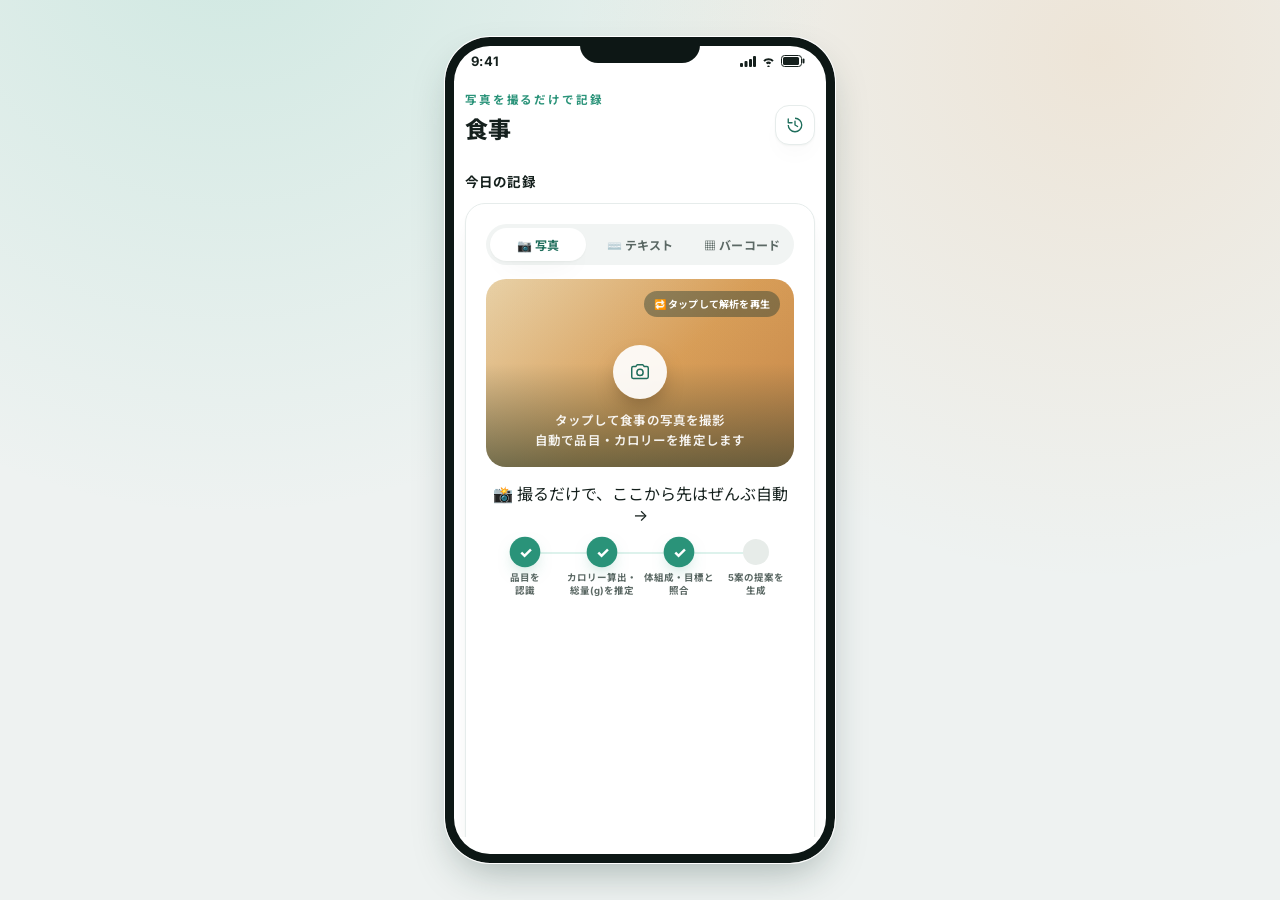
==== commit 39852e4e: "食事画面に残りカロリー・PFCの円グラフ表示と献立提案の選択UIを追加 WiseMealを参考に「今日の摂取バランス」を残りkcalのリングゲージ＋ タンパク質/脂質/炭水化物のミニリング表示に変更。" ====
--- a/lumi_app_prototype.html
+++ b/lumi_app_prototype.html
@@ -2,7 +2,11 @@
 <html lang="ja">
 <head>
 <meta charset="UTF-8">
-<meta name="viewport" content="width=device-width, initial-scale=1.0">
+<meta name="viewport" content="width=device-width, initial-scale=1.0, viewport-fit=cover">
+<meta name="apple-mobile-web-app-capable" content="yes">
+<meta name="apple-mobile-web-app-status-bar-style" content="black-translucent">
+<meta name="apple-mobile-web-app-title" content="LUMI">
+<meta name="theme-color" content="#eef2f1">
 <title>LUMI ― GLP-1 AI Health Companion</title>
 <style>
 @import url('https://fonts.googleapis.com/css2?family=Inter:wght@400;500;600;700;800&family=Noto+Sans+JP:wght@400;500;700;800&display=swap');
@@ -105,6 +109,24 @@
 .screen::-webkit-scrollbar { display: none; }
 .screen.active { display: flex; }
 
+/* On real phones, drop the desktop "device mockup" chrome and let the
+   app fill the whole viewport like an installed app. */
+@media (max-width: 520px) {
+  body { padding: 0; background: var(--card); }
+  .phone {
+    width: 100%;
+    border-radius: 0;
+    border: none;
+    box-shadow: none;
+    display: flex;
+    flex-direction: column;
+    height: 100vh;
+    height: 100dvh;
+  }
+  .statusbar { flex-shrink: 0; padding-top: env(safe-area-inset-top, 0px); }
+  .screen { height: auto; flex: 1; min-height: 0; }
+}
+
 .content {
   flex: 1;
   padding: 6px 20px 18px;
@@ -267,6 +289,84 @@
 .subscore .val { font-size: 19px; font-weight: 800; margin-top: 3px; letter-spacing: -0.01em; }
 .subscore .bar { height: 4px; border-radius: 99px; background: rgba(255,255,255,0.18); margin-top: 8px; overflow: hidden; }
 .subscore .bar i { display: block; height: 100%; background: #fff; border-radius: 99px; }
+
+/* ---------- Daily budget (remaining kcal) widget ---------- */
+
+.budget-top {
+  display: flex;
+  align-items: center;
+  gap: 18px;
+}
+.budget-ring .ring-bg { stroke: var(--line); }
+.budget-ring .ring-fg {
+  stroke: var(--coral-600);
+  stroke-linecap: round;
+  transition: stroke-dashoffset 0.8s cubic-bezier(.22,.7,.2,1);
+}
+.budget-ring .ring-center .rem-label {
+  font-size: 10px;
+  font-weight: 700;
+  color: var(--ink-soft);
+  letter-spacing: 0.08em;
+}
+.budget-ring .ring-center .num {
+  font-size: 22px;
+  font-weight: 800;
+  color: var(--ink);
+  line-height: 1.15;
+  letter-spacing: -0.02em;
+}
+.budget-ring .ring-center .max {
+  font-size: 10px;
+  font-weight: 700;
+  color: var(--ink-soft);
+  opacity: 1;
+  margin-top: 0;
+}
+
+.budget-side { flex: 1; min-width: 0; }
+.budget-goal {
+  font-size: 11.5px;
+  font-weight: 700;
+  color: var(--ink-soft);
+  margin-bottom: 12px;
+}
+.budget-goal strong { font-size: 13px; color: var(--ink); }
+
+.macro-row {
+  display: flex;
+  align-items: center;
+  gap: 9px;
+  font-size: 11.5px;
+  font-weight: 700;
+  color: var(--ink-soft);
+  margin-top: 9px;
+}
+.macro-row:first-of-type { margin-top: 0; }
+.macro-name { flex: 1; }
+.macro-val { color: var(--ink); font-weight: 800; }
+.macro-val small { font-weight: 600; color: var(--ink-soft); }
+
+@property --pct {
+  syntax: '<number>';
+  inherits: false;
+  initial-value: 0;
+}
+.micro-ring {
+  --pct: 0;
+  width: 22px; height: 22px;
+  flex-shrink: 0;
+  border-radius: 50%;
+  display: flex; align-items: center; justify-content: center;
+  background: conic-gradient(var(--ring-c, var(--teal-600)) calc(var(--pct) * 1%), var(--line) 0);
+  transition: --pct 0.8s cubic-bezier(.22,.7,.2,1);
+}
+.micro-ring::after {
+  content: "";
+  width: 12px; height: 12px;
+  border-radius: 50%;
+  background: var(--card);
+}
 
 /* ---------- Action / list cards ---------- */
 
@@ -563,8 +663,28 @@
   display: flex;
   gap: 13px;
   padding: 14px 0;
-}
+  cursor: pointer;
+  max-height: 600px;
+  overflow: hidden;
+  border-radius: var(--radius-md);
+  transition: opacity .35s ease, max-height .35s ease, padding .35s ease, margin .35s ease, border-color .35s ease, background .35s ease;
+}
+.suggestion-item:active { opacity: 0.85; }
 .suggestion-item:not(:last-child) { border-bottom: 1px solid var(--line); }
+.suggestion-item.is-collapsed {
+  opacity: 0;
+  max-height: 0;
+  padding: 0;
+  margin: 0;
+  border-color: transparent;
+  pointer-events: none;
+}
+.suggestion-item.is-selected {
+  background: var(--teal-50);
+  border-bottom-color: transparent;
+  padding: 14px 12px;
+  cursor: default;
+}
 .suggestion-item .num {
   width: 28px; height: 28px;
   border-radius: 10px;
@@ -603,6 +723,53 @@
   color: #9a5f17;
   margin-top: 8px;
   font-weight: 500;
+  max-height: 200px;
+  overflow: hidden;
+  transition: opacity .35s ease, max-height .35s ease, padding .35s ease, margin .35s ease;
+}
+.advice-box.is-collapsed {
+  opacity: 0;
+  max-height: 0;
+  padding: 0;
+  margin: 0;
+  border-color: transparent;
+}
+
+.suggestion-cta {
+  display: none;
+  margin-top: 12px;
+  padding-top: 12px;
+  border-top: 1px dashed var(--teal-100);
+}
+.suggestion-item.is-selected .suggestion-cta { display: block; }
+.suggestion-cta .cta-msg {
+  font-size: 12px;
+  font-weight: 700;
+  color: var(--teal-700);
+  line-height: 1.6;
+  margin-bottom: 10px;
+}
+.cta-actions { display: flex; gap: 8px; }
+.btn-mini {
+  flex: 1;
+  text-align: center;
+  font-size: 12.5px;
+  font-weight: 700;
+  font-family: inherit;
+  padding: 10px;
+  border-radius: 12px;
+  border: none;
+  cursor: pointer;
+}
+.btn-mini-primary {
+  background: linear-gradient(135deg, var(--teal-600), var(--teal-700));
+  color: #fff;
+  box-shadow: 0 6px 14px -6px rgba(42,147,121,0.6);
+}
+.btn-mini-ghost {
+  background: var(--card);
+  color: var(--ink-soft);
+  border: 1px solid var(--line);
 }
 
 /* ---------- Map / route ---------- */
@@ -706,12 +873,14 @@
 }
 .search-box input {
   flex: 1;
+  min-width: 0;
   border: none;
   background: transparent;
   font-size: 13px;
   font-family: inherit;
   color: var(--ink);
   outline: none;
+  text-overflow: ellipsis;
 }
 .search-box input::placeholder { color: #aab4b0; }
 
@@ -1309,20 +1478,43 @@
       </div>
 
       <div class="card fade-seq" data-seq="2">
-        <div class="row" style="margin-bottom:10px;">
-          <span class="section-title" style="margin:0;">今日の摂取バランス</span>
-          <span class="pill muted">残り 約 620kcal</span>
-        </div>
-        <div style="font-size:11.5px;color:var(--ink-soft);font-weight:700;">タンパク質 <span style="float:right;color:var(--ink);">62%</span></div>
-        <div class="bar-track"><div class="bar-fill animate-fill" data-fill="62" style="width:0%;"></div></div>
-        <div style="font-size:11.5px;color:var(--ink-soft);font-weight:700;margin-top:12px;">脂質 <span style="float:right;color:var(--ink);">48%</span></div>
-        <div class="bar-track"><div class="bar-fill animate-fill" data-fill="48" style="width:0%; background:linear-gradient(90deg,#f6dcb8,var(--amber-600));"></div></div>
-        <div style="font-size:11.5px;color:var(--ink-soft);font-weight:700;margin-top:12px;">炭水化物 <span style="float:right;color:var(--ink);">70%</span></div>
-        <div class="bar-track"><div class="bar-fill animate-fill" data-fill="70" style="width:0%; background:linear-gradient(90deg,#cfe4f4,var(--sky-600));"></div></div>
+        <div class="section-title" style="margin:0 0 14px;">今日の摂取バランス</div>
+        <div class="budget-top">
+          <div class="ring-wrap budget-ring">
+            <svg viewBox="0 0 96 96">
+              <circle class="ring-bg" cx="48" cy="48" r="42" fill="none" stroke-width="8"/>
+              <circle class="ring-fg" cx="48" cy="48" r="42" fill="none" stroke-width="8"
+                stroke-dasharray="263.9" stroke-dashoffset="173" data-target-offset="173"/>
+            </svg>
+            <div class="ring-center">
+              <div class="rem-label">残り</div>
+              <div class="num" data-count-remain>0</div>
+              <div class="max">kcal</div>
+            </div>
+          </div>
+          <div class="budget-side">
+            <div class="budget-goal">目標 <strong>1,800</strong> キロカロリー</div>
+            <div class="macro-row">
+              <span class="micro-ring" style="--ring-c:var(--teal-600);" data-pct="62"></span>
+              <span class="macro-name">タンパク質</span>
+              <span class="macro-val">81<small>/130g</small></span>
+            </div>
+            <div class="macro-row">
+              <span class="micro-ring" style="--ring-c:var(--amber-600);" data-pct="48"></span>
+              <span class="macro-name">脂質</span>
+              <span class="macro-val">26<small>/55g</small></span>
+            </div>
+            <div class="macro-row">
+              <span class="micro-ring" style="--ring-c:var(--sky-600);" data-pct="70"></span>
+              <span class="macro-name">炭水化物</span>
+              <span class="macro-val">161<small>/230g</small></span>
+            </div>
+          </div>
+        </div>
       </div>
 
       <div class="section-title">🍽 今日の昼食のご提案<span class="more">5案</span></div>
-      <div class="card">
+      <div class="card" id="meal-suggestions">
         <div class="suggestion-item fade-seq" data-seq="3">
           <div class="num">1</div>
           <div>
@@ -1330,6 +1522,13 @@
             <div class="meta">推定 480kcal ・ たんぱく質 35g</div>
             <div class="reason">内臓脂肪・体脂肪率の改善が最優先のため、高たんぱく・低脂質を意識。消化にも優しく、回復をサポートします。</div>
             <div class="order">🥢 食べる順番（5ステップ）：①水・黒豆茶を一杯 → ②温野菜 → ③鶏むね肉 → ④スープ → ⑤（主食を添えるなら）雑穀ご飯は最後に少なめに。1口30回・20分以上かけて、ゆっくり食べましょう。</div>
+            <div class="suggestion-cta">
+              <div class="cta-msg">✓ この献立を選びました。ミールプランに追加して、今日の食事として記録しましょう。</div>
+              <div class="cta-actions">
+                <button class="btn-mini btn-mini-primary" data-suggestion-action="plan">ミールプランに追加する</button>
+                <button class="btn-mini btn-mini-ghost" data-suggestion-action="back">他の提案を見る</button>
+              </div>
+            </div>
           </div>
         </div>
         <div class="suggestion-item fade-seq" data-seq="4">
@@ -1339,6 +1538,13 @@
             <div class="meta">推定 540kcal ・ 残りカロリー枠にぴったり</div>
             <div class="reason">外食・中食でも選びやすいよう、コンビニで揃えられる組み合わせも用意しました。</div>
             <div class="order">🥢 食べる順番（5ステップ）：①水・黒豆茶を一杯 → ②味噌汁の野菜・きのこ・海藻 → ③サラダチキン → ④味噌汁の汁 → ⑤雑穀おにぎりは最後に少なめに。1口30回・20分以上かけて食べましょう。</div>
+            <div class="suggestion-cta">
+              <div class="cta-msg">✓ この献立を選びました。ミールプランに追加して、今日の食事として記録しましょう。</div>
+              <div class="cta-actions">
+                <button class="btn-mini btn-mini-primary" data-suggestion-action="plan">ミールプランに追加する</button>
+                <button class="btn-mini btn-mini-ghost" data-suggestion-action="back">他の提案を見る</button>
+              </div>
+            </div>
           </div>
         </div>
         <div class="suggestion-item fade-seq" data-seq="5">
@@ -1348,6 +1554,13 @@
             <div class="meta">推定 560kcal ・ たんぱく質 32g</div>
             <div class="reason">内臓脂肪レベルの改善に役立つ青魚・食物繊維を中心に構成しました。</div>
             <div class="order">🥢 食べる順番（5ステップ）：①水・黒豆茶を一杯 → ②ひじきの煮物（海藻・野菜） → ③鯖の塩焼き → ④汁物があれば先に一口 → ⑤玄米は最後に少なめに。1口30回・20分以上かけて、よく噛んで食べましょう。</div>
+            <div class="suggestion-cta">
+              <div class="cta-msg">✓ この献立を選びました。ミールプランに追加して、今日の食事として記録しましょう。</div>
+              <div class="cta-actions">
+                <button class="btn-mini btn-mini-primary" data-suggestion-action="plan">ミールプランに追加する</button>
+                <button class="btn-mini btn-mini-ghost" data-suggestion-action="back">他の提案を見る</button>
+              </div>
+            </div>
           </div>
         </div>
         <div class="suggestion-item fade-seq" data-seq="6">
@@ -1357,6 +1570,13 @@
             <div class="meta">推定 430kcal ・ 低カロリー・満足感重視</div>
             <div class="reason">「鍋」がお好きとのことなので、昆布だしベースのバリエーションを。豆乳鍋はリクエストにより候補から外しています。化学調味料を使わず素材の味を活かしました。</div>
             <div class="order">🥢 食べる順番（5ステップ）：①水・黒豆茶を一杯 → ②野菜・きのこから食べ進める → ③豆腐 → ④鍋の汁（昆布だし） → ⑤〆を入れる場合はうどん・雑炊を最後に少量。1口30回・20分以上かけて食べましょう。</div>
+            <div class="suggestion-cta">
+              <div class="cta-msg">✓ この献立を選びました。ミールプランに追加して、今日の食事として記録しましょう。</div>
+              <div class="cta-actions">
+                <button class="btn-mini btn-mini-primary" data-suggestion-action="plan">ミールプランに追加する</button>
+                <button class="btn-mini btn-mini-ghost" data-suggestion-action="back">他の提案を見る</button>
+              </div>
+            </div>
           </div>
         </div>
         <div class="suggestion-item fade-seq" data-seq="7">
@@ -1366,6 +1586,13 @@
             <div class="meta">推定 500kcal ・ 外出先でも準備しやすい</div>
             <div class="reason">PFCバランスが崩れにくく、忙しい日でも選びやすい構成です。</div>
             <div class="order">🥢 食べる順番（5ステップ）：①水・黒豆茶を一杯 → ②スープの野菜 → ③サンドイッチの具（卵・鶏むね肉） → ④スープを飲み切る → ⑤パン部分は最後に少なめに。1口30回・20分以上かけて、血糖値の急上昇を抑えましょう。</div>
+            <div class="suggestion-cta">
+              <div class="cta-msg">✓ この献立を選びました。ミールプランに追加して、今日の食事として記録しましょう。</div>
+              <div class="cta-actions">
+                <button class="btn-mini btn-mini-primary" data-suggestion-action="plan">ミールプランに追加する</button>
+                <button class="btn-mini btn-mini-ghost" data-suggestion-action="back">他の提案を見る</button>
+              </div>
+            </div>
           </div>
         </div>
         <div class="advice-box fade-seq" data-seq="8">
@@ -1676,6 +1903,7 @@
   }
 
   var mealPlaying = false;
+  var mealDemoStarted = false;
   var mealTimers = [];
 
   function resetMealDemo() {
@@ -1689,10 +1917,21 @@
     document.querySelectorAll('#screen-meal [data-fill]').forEach(function (bar) {
       bar.style.width = '0%';
     });
+    document.querySelectorAll('#screen-meal .micro-ring').forEach(function (ring) {
+      ring.style.setProperty('--pct', '0');
+    });
+    var budgetRing = document.querySelector('#screen-meal .budget-ring .ring-fg');
+    if (budgetRing) {
+      budgetRing.style.transition = 'none';
+      budgetRing.setAttribute('stroke-dashoffset', budgetRing.getAttribute('stroke-dasharray'));
+    }
     var kcalEl = document.querySelector('#screen-meal [data-count-kcal]');
     var gramEl = document.querySelector('#screen-meal [data-count-gram]');
+    var remainEl = document.querySelector('#screen-meal [data-count-remain]');
     if (kcalEl) kcalEl.textContent = '0';
     if (gramEl) gramEl.textContent = '0';
+    if (remainEl) remainEl.textContent = '0';
+    resetSelectMealSuggestions();
   }
 
   function playMealDemo() {
@@ -1700,13 +1939,17 @@
     var flow = document.querySelector('#screen-meal .auto-flow');
     if (!frame || !flow || mealPlaying) return;
     mealPlaying = true;
+    mealDemoStarted = true;
 
     var steps = Array.prototype.slice.call(flow.querySelectorAll('.step'));
     var sequenced = Array.prototype.slice.call(document.querySelectorAll('#screen-meal [data-seq]'))
       .sort(function (a, b) { return (+a.dataset.seq) - (+b.dataset.seq); });
     var fillBars = Array.prototype.slice.call(document.querySelectorAll('#screen-meal [data-fill]'));
+    var microRings = Array.prototype.slice.call(document.querySelectorAll('#screen-meal .micro-ring'));
+    var budgetRing = document.querySelector('#screen-meal .budget-ring .ring-fg');
     var kcalEl = document.querySelector('#screen-meal [data-count-kcal]');
     var gramEl = document.querySelector('#screen-meal [data-count-gram]');
+    var remainEl = document.querySelector('#screen-meal [data-count-remain]');
     var shutter = frame.querySelector('.shutter');
     var flash = frame.querySelector('.shutter-flash');
 
@@ -1739,9 +1982,22 @@
     later(function () {
       animateNumber(kcalEl, 720, 900);
       animateNumber(gramEl, 410, 900);
+      animateNumber(remainEl, 620, 900);
       fillBars.forEach(function (bar) {
         bar.style.width = bar.getAttribute('data-fill') + '%';
       });
+      microRings.forEach(function (ring) {
+        ring.style.setProperty('--pct', ring.dataset.pct);
+      });
+      if (budgetRing) {
+        var targetOffset = budgetRing.getAttribute('data-target-offset');
+        requestAnimationFrame(function () {
+          requestAnimationFrame(function () {
+            budgetRing.style.transition = 'stroke-dashoffset 0.8s cubic-bezier(.22,.7,.2,1)';
+            budgetRing.setAttribute('stroke-dashoffset', targetOffset);
+          });
+        });
+      }
     }, afterSteps);
 
     sequenced.forEach(function (el, i) {
@@ -1903,6 +2159,45 @@
     });
   }
 
+  var resetSelectMealSuggestions = function () {};
+
+  function initMealSuggestions() {
+    var card = document.getElementById('meal-suggestions');
+    if (!card) return;
+    var items = Array.prototype.slice.call(card.querySelectorAll('.suggestion-item'));
+    var advice = card.querySelector('.advice-box');
+
+    function resetSelection() {
+      items.forEach(function (it) {
+        it.classList.remove('is-selected', 'is-collapsed');
+      });
+      if (advice) advice.classList.remove('is-collapsed');
+    }
+    resetSelectMealSuggestions = resetSelection;
+
+    items.forEach(function (item) {
+      item.addEventListener('click', function (e) {
+        if (item.classList.contains('is-selected')) return;
+        if (e.target.closest('.suggestion-cta')) return;
+        items.forEach(function (it) {
+          it.classList.toggle('is-collapsed', it !== item);
+          it.classList.toggle('is-selected', it === item);
+        });
+        if (advice) advice.classList.add('is-collapsed');
+      });
+    });
+
+    card.addEventListener('click', function (e) {
+      if (e.target.closest('[data-suggestion-action="back"]')) {
+        e.stopPropagation();
+        resetSelection();
+      } else if (e.target.closest('[data-suggestion-action="plan"]')) {
+        e.stopPropagation();
+        showScreen('mealplan');
+      }
+    });
+  }
+
   window.showScreen = function (name, el) {
     document.querySelectorAll('.screen').forEach(function (s) { s.classList.remove('active'); });
     var target = document.getElementById('screen-' + name);
@@ -1916,7 +2211,7 @@
     });
 
     if (name === 'home') initScoreRingAnimation();
-    if (name === 'meal') playMealDemo();
+    if (name === 'meal' && !mealDemoStarted) playMealDemo();
   };
 
   document.addEventListener('DOMContentLoaded', function () {
@@ -1928,6 +2223,7 @@
     initFavButtons();
     initMealEdit();
     initMealPlanStrip();
+    initMealSuggestions();
     // 食事画面が起点：「撮ったら、ぜんぶ出てくる」体験を到着直後に自動再生する
     setTimeout(playMealDemo, 700);
   });
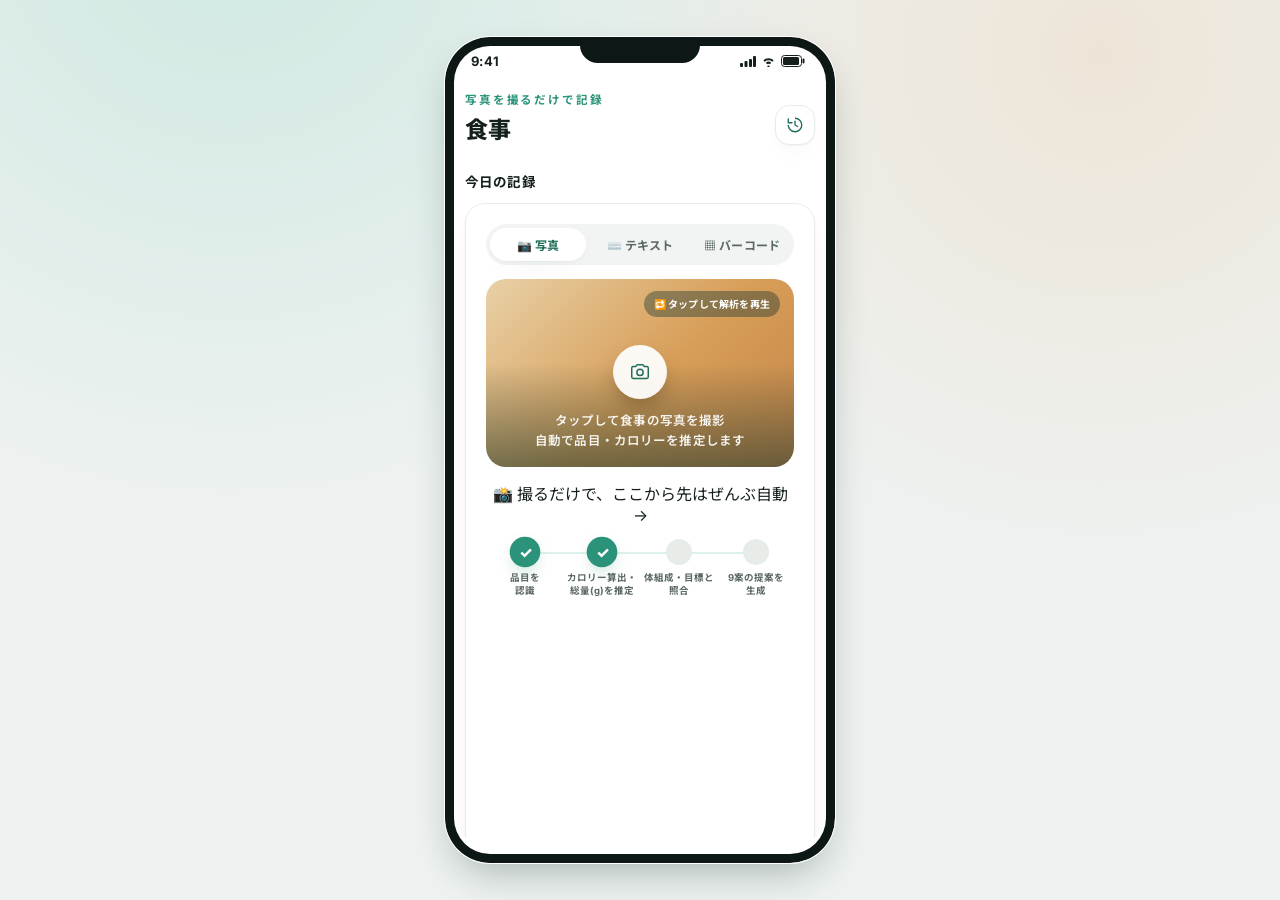
==== commit beea64bd: "昼食提案を5案から9案に拡張（外食2選＋UberEats出前2選を追加） 外食（定食店・カフェ）2案とUberEats経由の出前2案を追加し、 今日の方針（揚げ物を避け高たんぱく・低脂質）に沿った選択" ====
--- a/lumi_app_prototype.html
+++ b/lumi_app_prototype.html
@@ -1386,7 +1386,7 @@
             <div class="step"><div class="dot">✓</div><div class="lbl">品目を<br>認識</div></div>
             <div class="step"><div class="dot">✓</div><div class="lbl">カロリー算出・<br>総量(g)を推定</div></div>
             <div class="step"><div class="dot">✓</div><div class="lbl">体組成・目標と<br>照合</div></div>
-            <div class="step"><div class="dot">✓</div><div class="lbl">5案の提案を<br>生成</div></div>
+            <div class="step"><div class="dot">✓</div><div class="lbl">9案の提案を<br>生成</div></div>
           </div>
 
           <div class="row fade-seq" data-seq="1" style="margin-bottom:8px; align-items:flex-start;">
@@ -1513,7 +1513,7 @@
         </div>
       </div>
 
-      <div class="section-title">🍽 今日の昼食のご提案<span class="more">5案</span></div>
+      <div class="section-title">🍽 今日の昼食のご提案<span class="more">9案</span></div>
       <div class="card" id="meal-suggestions">
         <div class="suggestion-item fade-seq" data-seq="3">
           <div class="num">1</div>
@@ -1595,14 +1595,78 @@
             </div>
           </div>
         </div>
-        <div class="advice-box fade-seq" data-seq="8">
+        <div class="suggestion-item fade-seq" data-seq="8">
+          <div class="num">6</div>
+          <div>
+            <div class="name">焼き魚定食（外食・定食店）</div>
+            <div class="meta">推定 550kcal ・ たんぱく質 30g</div>
+            <div class="reason">外食でも、揚げ物を避けて焼き魚中心の定食を選べば今日の方針に近づけます。ご飯は少なめでお願いすると◎。</div>
+            <div class="order">🥢 食べる順番（5ステップ）：①水・黒豆茶を一杯 → ②お新香・小鉢の野菜 → ③味噌汁の具 → ④焼き魚 → ⑤ご飯は最後に少なめに。1口30回・20分以上かけて食べましょう。</div>
+            <div class="suggestion-cta">
+              <div class="cta-msg">✓ この献立を選びました。ミールプランに追加して、今日の食事として記録しましょう。</div>
+              <div class="cta-actions">
+                <button class="btn-mini btn-mini-primary" data-suggestion-action="plan">ミールプランに追加する</button>
+                <button class="btn-mini btn-mini-ghost" data-suggestion-action="back">他の提案を見る</button>
+              </div>
+            </div>
+          </div>
+        </div>
+        <div class="suggestion-item fade-seq" data-seq="9">
+          <div class="num">7</div>
+          <div>
+            <div class="name">グリルチキン＆温野菜プレート（外食・カフェ）</div>
+            <div class="meta">推定 480kcal ・ たんぱく質 34g</div>
+            <div class="reason">外食先でも高たんぱく・低脂質のグリル料理を選べば、内臓脂肪の改善ペースを保てます。ドレッシングは別添えで。</div>
+            <div class="order">🥢 食べる順番（5ステップ）：①水・黒豆茶を一杯 → ②サラダ・温野菜 → ③スープ → ④グリルチキン → ⑤パンや雑穀は最後に少なめに。1口30回・20分以上かけて食べましょう。</div>
+            <div class="suggestion-cta">
+              <div class="cta-msg">✓ この献立を選びました。ミールプランに追加して、今日の食事として記録しましょう。</div>
+              <div class="cta-actions">
+                <button class="btn-mini btn-mini-primary" data-suggestion-action="plan">ミールプランに追加する</button>
+                <button class="btn-mini btn-mini-ghost" data-suggestion-action="back">他の提案を見る</button>
+              </div>
+            </div>
+          </div>
+        </div>
+        <div class="suggestion-item fade-seq" data-seq="10">
+          <div class="num">8</div>
+          <div>
+            <div class="name">鶏むね肉グリルボウル（UberEats）</div>
+            <div class="meta">推定 520kcal ・ たんぱく質 36g</div>
+            <div class="reason">出前でも揚げ物を避け、グリル・蒸し中心のヘルシーボウルを選べば、今日のアドバイスに沿った一食になります。</div>
+            <div class="order">🥢 食べる順番（5ステップ）：①水・黒豆茶を一杯 → ②付け合わせの野菜 → ③スープがあれば先に → ④鶏むね肉 → ⑤ご飯・雑穀は最後に少なめに。1口30回・20分以上かけて食べましょう。</div>
+            <div class="suggestion-cta">
+              <div class="cta-msg">✓ この献立を選びました。ミールプランに追加して、今日の食事として記録しましょう。</div>
+              <div class="cta-actions">
+                <button class="btn-mini btn-mini-primary" data-suggestion-action="plan">ミールプランに追加する</button>
+                <button class="btn-mini btn-mini-ghost" data-suggestion-action="back">他の提案を見る</button>
+              </div>
+            </div>
+          </div>
+        </div>
+        <div class="suggestion-item fade-seq" data-seq="11">
+          <div class="num">9</div>
+          <div>
+            <div class="name">鯖の塩焼き弁当（UberEats）</div>
+            <div class="meta">推定 560kcal ・ たんぱく質 32g</div>
+            <div class="reason">和食系の出前なら焼き魚・煮物中心の弁当を。揚げ物の付け合わせを残せば、今日の方針に合わせやすくなります。</div>
+            <div class="order">🥢 食べる順番（5ステップ）：①水・黒豆茶を一杯 → ②煮物・お新香 → ③味噌汁の具 → ④焼き魚 → ⑤ご飯は最後に少なめに。1口30回・20分以上かけて食べましょう。</div>
+            <div class="suggestion-cta">
+              <div class="cta-msg">✓ この献立を選びました。ミールプランに追加して、今日の食事として記録しましょう。</div>
+              <div class="cta-actions">
+                <button class="btn-mini btn-mini-primary" data-suggestion-action="plan">ミールプランに追加する</button>
+                <button class="btn-mini btn-mini-ghost" data-suggestion-action="back">他の提案を見る</button>
+              </div>
+            </div>
+          </div>
+        </div>
+        <div class="advice-box fade-seq" data-seq="12">
           <span>⚠️</span>
           <span>ひとことアドバイス：ここ2日、揚げ物が続いています。今日は油を使う調理を避けた①③④のような選択がおすすめです。</span>
         </div>
       </div>
 
       <div class="section-title">📊 今日の課題の整理 <span class="more">Health Planetより</span></div>
-      <div class="card fade-seq" data-seq="9">
+      <div class="card fade-seq" data-seq="13">
         <div style="font-size:12.5px; font-weight:800; color:#ad3f31; font-family:'Noto Sans JP',sans-serif; margin-bottom:8px;">最優先で改善すべき点</div>
         <div class="suggestion-item" style="padding:8px 0;">
           <div class="num" style="background:linear-gradient(135deg,var(--coral-600),#ad3f31); box-shadow:0 6px 14px -6px rgba(227,106,93,0.6);">!</div>
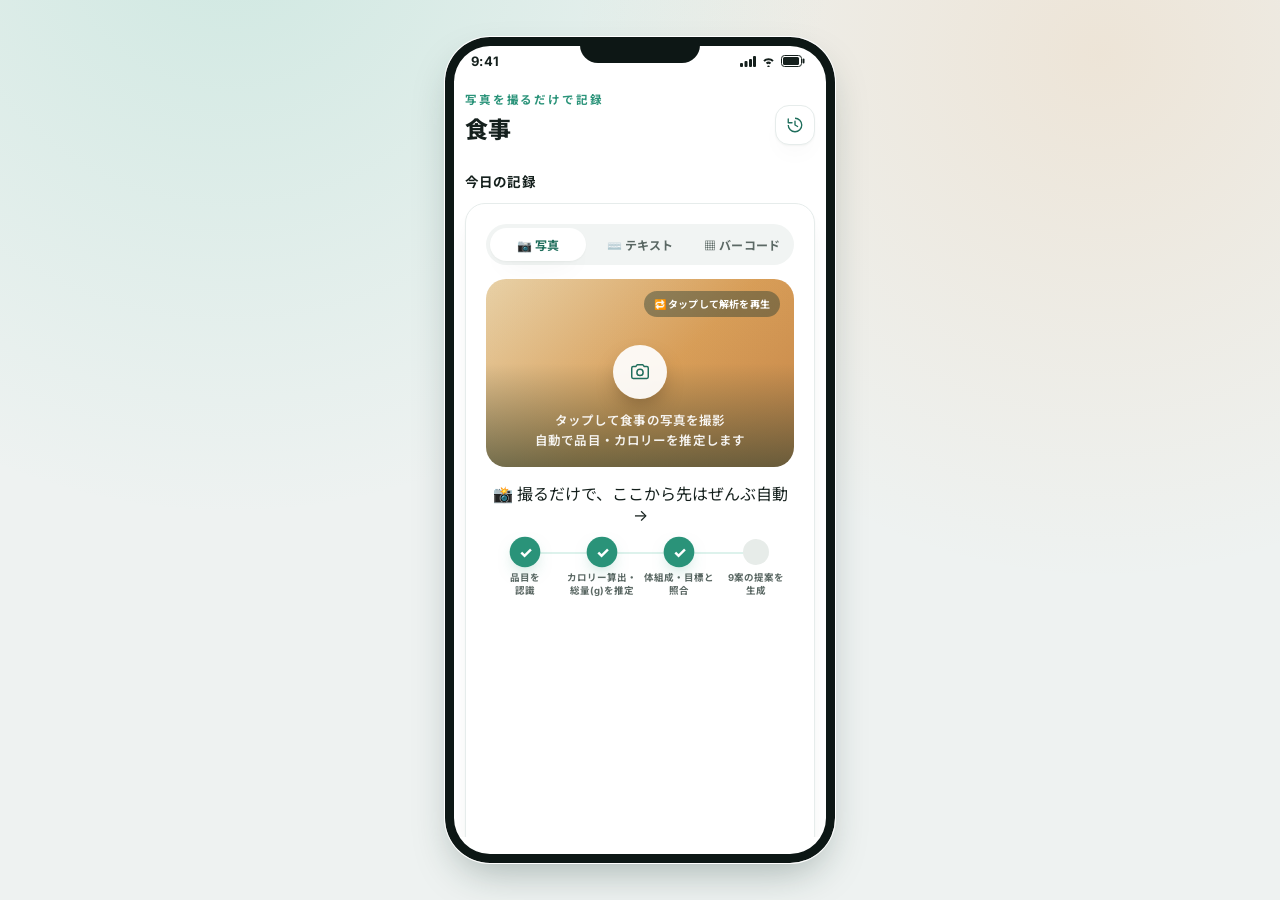
==== commit 08f6c686: "今日の摂取バランスに水分量の記録を追加 PFC（タンパク質・脂質・炭水化物）と同様のミニリング表示で 水分摂取量（0.8/2.0L）を表示。新色 --blue-600 を追加。" ====
--- a/lumi_app_prototype.html
+++ b/lumi_app_prototype.html
@@ -35,6 +35,9 @@
 
   --sky-600: #4d8fc4;
   --sky-100: #dfeefb;
+
+  --blue-600: #3a82d6;
+  --blue-100: #dde9fb;
 
   --radius-xl: 28px;
   --radius-lg: 20px;
@@ -1508,6 +1511,11 @@
               <span class="micro-ring" style="--ring-c:var(--sky-600);" data-pct="70"></span>
               <span class="macro-name">炭水化物</span>
               <span class="macro-val">161<small>/230g</small></span>
+            </div>
+            <div class="macro-row">
+              <span class="micro-ring" style="--ring-c:var(--blue-600);" data-pct="40"></span>
+              <span class="macro-name">水分</span>
+              <span class="macro-val">0.8<small>/2.0L</small></span>
             </div>
           </div>
         </div>
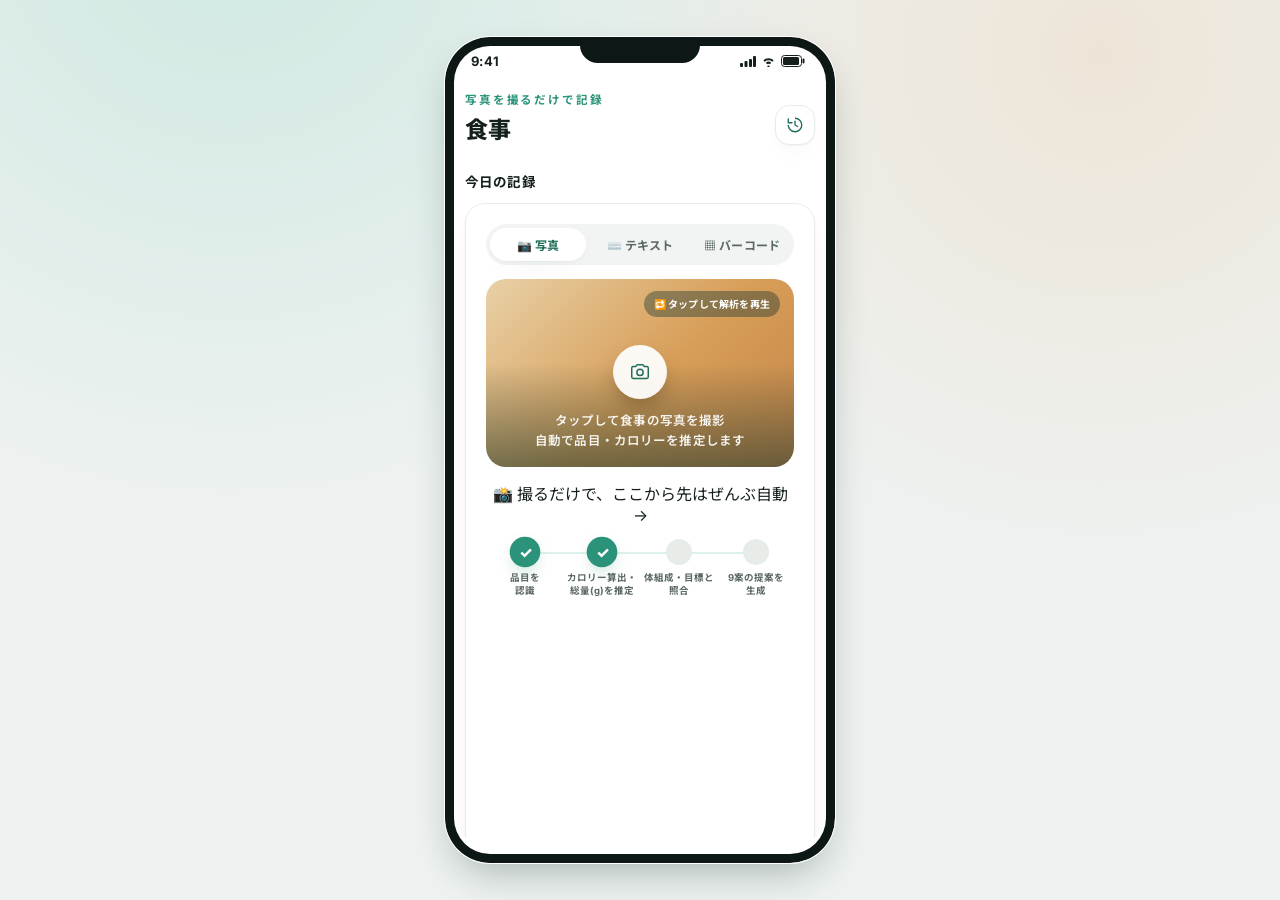
==== commit 8e88ed63: "カロリーリングのパルスアニメ追加、水分量を独立ウィジェットに移動 ・残りkcalリングとカウンターに呼吸するようなグロウ＋カラーアニメを適用 ・SPA内カウンターが落ち着いた後、±1～2kcalの微細" ====
--- a/lumi_app_prototype.html
+++ b/lumi_app_prototype.html
@@ -305,6 +305,7 @@
   stroke: var(--coral-600);
   stroke-linecap: round;
   transition: stroke-dashoffset 0.8s cubic-bezier(.22,.7,.2,1);
+  animation: budget-arc-live 2.4s ease-in-out infinite;
 }
 .budget-ring .ring-center .rem-label {
   font-size: 10px;
@@ -318,6 +319,7 @@
   color: var(--ink);
   line-height: 1.15;
   letter-spacing: -0.02em;
+  animation: budget-num-live 2.4s ease-in-out infinite;
 }
 .budget-ring .ring-center .max {
   font-size: 10px;
@@ -326,6 +328,38 @@
   opacity: 1;
   margin-top: 0;
 }
+
+@keyframes budget-arc-live {
+  0%, 100% { filter: drop-shadow(0 0 1px rgba(227,106,93,0.15)); }
+  50%       { filter: drop-shadow(0 0 8px rgba(227,106,93,0.6)); }
+}
+@keyframes budget-num-live {
+  0%, 100% { opacity: 1; color: var(--ink); }
+  50%       { opacity: 0.68; color: var(--coral-600); }
+}
+
+.water-card { padding: 16px 18px; }
+.water-main { display: flex; align-items: center; gap: 16px; }
+.water-left { flex: 1; }
+.water-amount { font-size: 30px; font-weight: 900; color: var(--ink); line-height: 1; margin-bottom: 6px; }
+.water-unit { font-size: 16px; font-weight: 700; }
+.water-goal { font-size: 12px; font-weight: 700; color: var(--ink-soft); margin-bottom: 8px; }
+.water-cup-pill { font-size: 11px; font-weight: 700; color: var(--blue-600); background: var(--blue-100); border-radius: 20px; padding: 3px 10px; display: inline-block; }
+.water-add-btn {
+  width: 64px; height: 72px;
+  background: linear-gradient(180deg, rgba(210,232,255,0.8) 0%, var(--blue-100) 100%);
+  border: 1.5px solid rgba(58,130,214,0.22);
+  border-radius: 14px 14px 22px 22px;
+  cursor: pointer;
+  display: flex; align-items: center; justify-content: center;
+  font-size: 24px; color: var(--blue-600);
+  box-shadow: 0 3px 10px rgba(58,130,214,0.12);
+  transition: transform 0.1s ease, opacity 0.1s ease;
+  flex-shrink: 0;
+}
+.water-add-btn:active { transform: scale(0.88); opacity: 0.8; }
+.water-bar-track { height: 5px; background: var(--blue-100); border-radius: 3px; margin-top: 14px; }
+.water-bar-fill { height: 100%; background: linear-gradient(90deg, var(--sky-600), var(--blue-600)); border-radius: 3px; transition: width 0.35s cubic-bezier(.22,.7,.2,1); }
 
 .budget-side { flex: 1; min-width: 0; }
 .budget-goal {
@@ -1512,13 +1546,21 @@
               <span class="macro-name">炭水化物</span>
               <span class="macro-val">161<small>/230g</small></span>
             </div>
-            <div class="macro-row">
-              <span class="micro-ring" style="--ring-c:var(--blue-600);" data-pct="40"></span>
-              <span class="macro-name">水分</span>
-              <span class="macro-val">0.8<small>/2.0L</small></span>
-            </div>
-          </div>
-        </div>
+          </div>
+        </div>
+      </div>
+
+      <div class="section-title">💧 水を飲む</div>
+      <div class="card water-card">
+        <div class="water-main">
+          <div class="water-left">
+            <div class="water-amount"><span class="water-ml">800</span><span class="water-unit"> ml</span></div>
+            <div class="water-goal">目標: 2,000ml</div>
+            <span class="water-cup-pill">1カップ = 200ml</span>
+          </div>
+          <button class="water-add-btn" aria-label="水を追加">＋</button>
+        </div>
+        <div class="water-bar-track"><div class="water-bar-fill" style="width:40%;"></div></div>
       </div>
 
       <div class="section-title">🍽 今日の昼食のご提案<span class="more">9案</span></div>
@@ -1977,6 +2019,7 @@
   var mealPlaying = false;
   var mealDemoStarted = false;
   var mealTimers = [];
+  var liveCounterTimer = null;
 
   function resetMealDemo() {
     document.querySelectorAll('#screen-meal .auto-flow .dot').forEach(function (dot) {
@@ -2003,6 +2046,7 @@
     if (kcalEl) kcalEl.textContent = '0';
     if (gramEl) gramEl.textContent = '0';
     if (remainEl) remainEl.textContent = '0';
+    if (liveCounterTimer) { clearInterval(liveCounterTimer); liveCounterTimer = null; }
     resetSelectMealSuggestions();
   }
 
@@ -2071,6 +2115,15 @@
         });
       }
     }, afterSteps);
+
+    later(function () {
+      var base = 620;
+      liveCounterTimer = setInterval(function () {
+        if (!remainEl) return;
+        var v = base + Math.round((Math.random() - 0.45) * 4);
+        remainEl.textContent = v.toLocaleString('ja-JP');
+      }, 2500);
+    }, afterSteps + 1100);
 
     sequenced.forEach(function (el, i) {
       later(function () { el.classList.add('is-shown'); }, afterSteps + 300 + i * SEQ_GAP);
@@ -2218,6 +2271,22 @@
     });
   }
 
+  function initWaterTracker() {
+    document.querySelectorAll('.water-add-btn').forEach(function (btn) {
+      var card = btn.closest('.water-card');
+      if (!card) return;
+      var mlEl = card.querySelector('.water-ml');
+      var barFill = card.querySelector('.water-bar-fill');
+      var goal = 2000;
+      var amount = parseInt(mlEl.textContent.replace(/,/g, ''), 10) || 0;
+      btn.addEventListener('click', function () {
+        amount += 200;
+        mlEl.textContent = amount.toLocaleString('ja-JP');
+        if (barFill) barFill.style.width = Math.min(100, Math.round(amount / goal * 100)) + '%';
+      });
+    });
+  }
+
   function initMealPlanStrip() {
     var days = Array.prototype.slice.call(document.querySelectorAll('.plan-day'));
     var label = document.getElementById('plan-date-label');
@@ -2296,6 +2365,7 @@
     initMealEdit();
     initMealPlanStrip();
     initMealSuggestions();
+    initWaterTracker();
     // 食事画面が起点：「撮ったら、ぜんぶ出てくる」体験を到着直後に自動再生する
     setTimeout(playMealDemo, 700);
   });
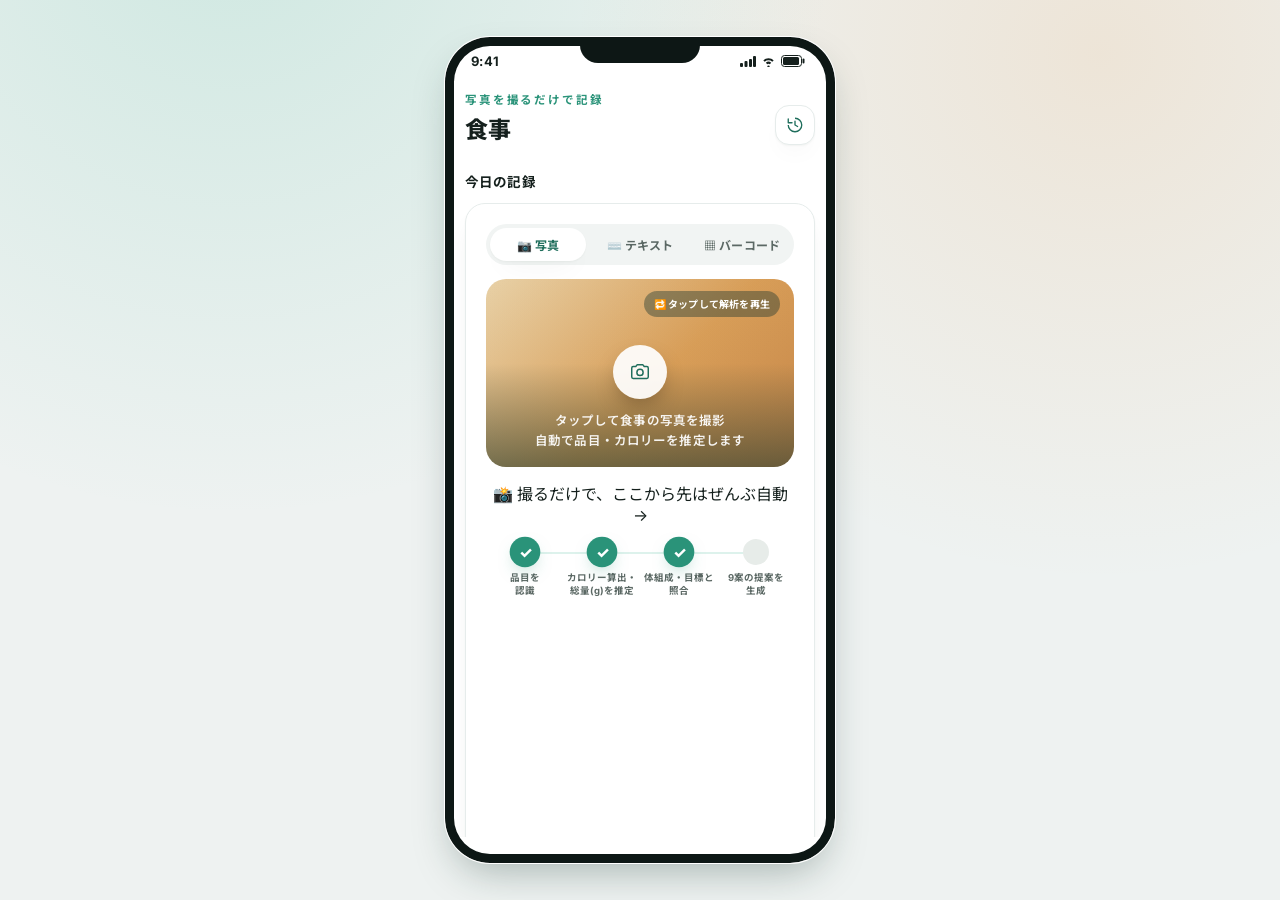
==== commit 8cac00c2: "カロリーリングをより動的な表示に強化 ・リング全体が呼吸するようにスケールアニメ（budget-wrap-breathe）追加 ・グロウ強化：最大14pxのドロップシャドウで「生きている」感を演出 ・" ====
--- a/lumi_app_prototype.html
+++ b/lumi_app_prototype.html
@@ -301,17 +301,19 @@
   gap: 18px;
 }
 .budget-ring .ring-bg { stroke: var(--line); }
+.ring-wrap.budget-ring { animation: budget-wrap-breathe 2s ease-in-out infinite; }
 .budget-ring .ring-fg {
   stroke: var(--coral-600);
   stroke-linecap: round;
   transition: stroke-dashoffset 0.8s cubic-bezier(.22,.7,.2,1);
-  animation: budget-arc-live 2.4s ease-in-out infinite;
+  animation: budget-arc-live 2s ease-in-out infinite;
 }
 .budget-ring .ring-center .rem-label {
   font-size: 10px;
   font-weight: 700;
   color: var(--ink-soft);
   letter-spacing: 0.08em;
+  animation: budget-label-pulse 2s ease-in-out infinite;
 }
 .budget-ring .ring-center .num {
   font-size: 22px;
@@ -319,7 +321,11 @@
   color: var(--ink);
   line-height: 1.15;
   letter-spacing: -0.02em;
-  animation: budget-num-live 2.4s ease-in-out infinite;
+  transition: transform 0.15s ease, color 0.15s ease;
+}
+.budget-ring .ring-center .num.is-updating {
+  transform: scale(1.12);
+  color: var(--coral-600);
 }
 .budget-ring .ring-center .max {
   font-size: 10px;
@@ -329,13 +335,17 @@
   margin-top: 0;
 }
 
+@keyframes budget-wrap-breathe {
+  0%, 100% { transform: scale(1); }
+  50%       { transform: scale(1.03); }
+}
 @keyframes budget-arc-live {
-  0%, 100% { filter: drop-shadow(0 0 1px rgba(227,106,93,0.15)); }
-  50%       { filter: drop-shadow(0 0 8px rgba(227,106,93,0.6)); }
-}
-@keyframes budget-num-live {
-  0%, 100% { opacity: 1; color: var(--ink); }
-  50%       { opacity: 0.68; color: var(--coral-600); }
+  0%, 100% { filter: drop-shadow(0 0 2px rgba(227,106,93,0.2)); }
+  50%       { filter: drop-shadow(0 0 14px rgba(227,106,93,0.75)); }
+}
+@keyframes budget-label-pulse {
+  0%, 100% { opacity: 0.65; }
+  50%       { opacity: 1; }
 }
 
 .water-card { padding: 16px 18px; }
@@ -2118,11 +2128,20 @@
 
     later(function () {
       var base = 620;
+      var dashArray = 263.9;
+      var goal = 1800;
       liveCounterTimer = setInterval(function () {
         if (!remainEl) return;
-        var v = base + Math.round((Math.random() - 0.45) * 4);
-        remainEl.textContent = v.toLocaleString('ja-JP');
-      }, 2500);
+        var delta = Math.round((Math.random() - 0.5) * 60);
+        var newVal = Math.max(560, Math.min(700, base + delta));
+        remainEl.textContent = newVal.toLocaleString('ja-JP');
+        remainEl.classList.add('is-updating');
+        setTimeout(function () { remainEl.classList.remove('is-updating'); }, 200);
+        if (budgetRing) {
+          budgetRing.setAttribute('stroke-dashoffset',
+            (dashArray * (1 - newVal / goal)).toFixed(1));
+        }
+      }, 1500);
     }, afterSteps + 1100);
 
     sequenced.forEach(function (el, i) {
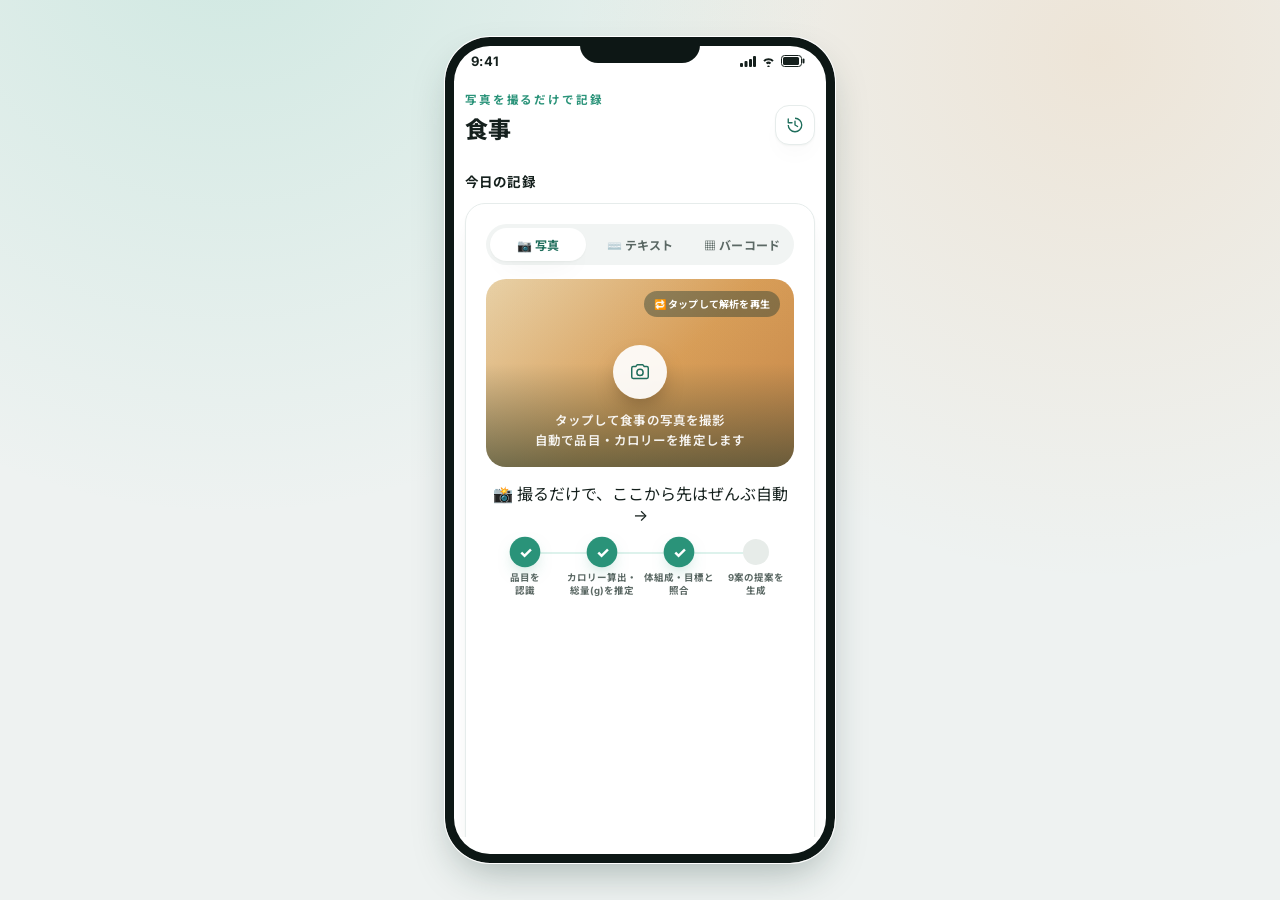
==== commit dc0d4e03: "朝のルーティン状況チェックリストをホーム画面に追加 - 添付写真を参考に、Health Planet測定・水分・サプリ等6項目のチェックリストカードを追加 - 項目タップで完了状態（チェック＋時刻）に" ====
--- a/lumi_app_prototype.html
+++ b/lumi_app_prototype.html
@@ -371,6 +371,77 @@
 .water-bar-track { height: 5px; background: var(--blue-100); border-radius: 3px; margin-top: 14px; }
 .water-bar-fill { height: 100%; background: linear-gradient(90deg, var(--sky-600), var(--blue-600)); border-radius: 3px; transition: width 0.35s cubic-bezier(.22,.7,.2,1); }
 
+.routine-card { padding: 6px 18px 18px; }
+.routine-row {
+  display: flex;
+  align-items: center;
+  gap: 12px;
+  padding: 12px 0;
+  cursor: pointer;
+  user-select: none;
+}
+.routine-check {
+  width: 24px; height: 24px;
+  border-radius: 50%;
+  border: 2px solid var(--line);
+  display: flex; align-items: center; justify-content: center;
+  font-size: 13px; font-weight: 800; color: #fff;
+  flex-shrink: 0;
+  transition: background 0.2s ease, border-color 0.2s ease, transform 0.15s ease;
+}
+.routine-row:active .routine-check { transform: scale(0.88); }
+.routine-row.done { cursor: default; }
+.routine-row.done .routine-check { background: var(--teal-600); border-color: var(--teal-600); }
+.routine-label {
+  flex: 1;
+  font-size: 13.5px;
+  font-weight: 700;
+  color: var(--ink);
+  transition: color 0.2s ease, opacity 0.2s ease;
+}
+.routine-row.done .routine-label { color: var(--ink-soft); opacity: 0.7; }
+.routine-meta {
+  font-size: 11px;
+  font-weight: 700;
+  color: #bcc4c1;
+  white-space: nowrap;
+}
+.routine-row.done .routine-meta { color: var(--teal-600); }
+.routine-hint {
+  margin-top: 8px;
+  padding: 11px 14px;
+  background: var(--blue-100);
+  color: var(--blue-600);
+  border-radius: 12px;
+  font-size: 12px;
+  font-weight: 700;
+  text-align: center;
+  transition: background 0.25s ease, color 0.25s ease;
+}
+.routine-hint.all-done { background: var(--teal-100); color: var(--teal-700); }
+.routine-complete-btn {
+  display: block;
+  width: 100%;
+  margin-top: 12px;
+  padding: 14px;
+  border: none;
+  border-radius: var(--radius-md);
+  background: linear-gradient(135deg, var(--teal-600), var(--teal-700));
+  color: #fff;
+  font-size: 14px;
+  font-weight: 700;
+  text-align: center;
+  cursor: pointer;
+  box-shadow: 0 14px 28px -10px rgba(42,147,121,0.55);
+}
+.routine-complete-btn:disabled {
+  background: #eef1f0;
+  color: var(--ink-soft);
+  box-shadow: none;
+  opacity: 0.8;
+  cursor: default;
+}
+
 .budget-side { flex: 1; min-width: 0; }
 .budget-goal {
   font-size: 11.5px;
@@ -1195,6 +1266,42 @@
             <div class="bar"><i style="width:80%"></i></div>
           </div>
         </div>
+      </div>
+
+      <div class="section-title">🌅 朝のルーティン状況</div>
+      <div class="card routine-card">
+        <div class="routine-row done" data-routine-item>
+          <span class="routine-check">✓</span>
+          <span class="routine-label">⚖️ Health Planet測定</span>
+          <span class="routine-meta">13:00</span>
+        </div>
+        <div class="routine-row" data-routine-item>
+          <span class="routine-check"></span>
+          <span class="routine-label">💧 水300ml</span>
+          <span class="routine-meta">未</span>
+        </div>
+        <div class="routine-row" data-routine-item>
+          <span class="routine-check"></span>
+          <span class="routine-label">🌬️ 純梅肉エキス</span>
+          <span class="routine-meta">未</span>
+        </div>
+        <div class="routine-row" data-routine-item>
+          <span class="routine-check"></span>
+          <span class="routine-label">💪 VALXプロテイン</span>
+          <span class="routine-meta">未</span>
+        </div>
+        <div class="routine-row" data-routine-item>
+          <span class="routine-check"></span>
+          <span class="routine-label">🌿 DR.CLEANZ青汁</span>
+          <span class="routine-meta">未</span>
+        </div>
+        <div class="routine-row" data-routine-item>
+          <span class="routine-check"></span>
+          <span class="routine-label">🫘 黒豆茶1L（随時）</span>
+          <span class="routine-meta">未</span>
+        </div>
+        <div class="routine-hint" data-routine-hint>残り5項目を済ませたら朝のルーティンが完了します！🎉</div>
+        <button class="routine-complete-btn" data-routine-complete>朝のルーティンを完了する</button>
       </div>
 
       <div class="section-title">今日のおすすめアクション</div>
@@ -2306,6 +2413,65 @@
     });
   }
 
+  function initRoutineChecklist() {
+    document.querySelectorAll('.routine-card').forEach(function (card) {
+      var items = Array.prototype.slice.call(card.querySelectorAll('[data-routine-item]'));
+      var hint = card.querySelector('[data-routine-hint]');
+      var completeBtn = card.querySelector('[data-routine-complete]');
+      if (!items.length) return;
+
+      function nowLabel() {
+        var d = new Date();
+        return d.getHours() + ':' + (d.getMinutes() < 10 ? '0' : '') + d.getMinutes();
+      }
+
+      function markDone(item) {
+        if (item.classList.contains('done')) return;
+        item.classList.add('done');
+        item.querySelector('.routine-check').textContent = '✓';
+        item.querySelector('.routine-meta').textContent = nowLabel();
+      }
+
+      function refresh() {
+        var remaining = items.filter(function (it) { return !it.classList.contains('done'); }).length;
+        if (hint) {
+          if (remaining === 0) {
+            hint.textContent = '朝のルーティンが完了しました！🎉';
+            hint.classList.add('all-done');
+          } else {
+            hint.textContent = '残り' + remaining + '項目を済ませたら朝のルーティンが完了します！🎉';
+            hint.classList.remove('all-done');
+          }
+        }
+        if (completeBtn) {
+          if (remaining === 0) {
+            completeBtn.textContent = '完了しました ✓';
+            completeBtn.disabled = true;
+          } else {
+            completeBtn.textContent = '朝のルーティンを完了する';
+            completeBtn.disabled = false;
+          }
+        }
+      }
+
+      items.forEach(function (item) {
+        item.addEventListener('click', function () {
+          markDone(item);
+          refresh();
+        });
+      });
+
+      if (completeBtn) {
+        completeBtn.addEventListener('click', function () {
+          items.forEach(markDone);
+          refresh();
+        });
+      }
+
+      refresh();
+    });
+  }
+
   function initMealPlanStrip() {
     var days = Array.prototype.slice.call(document.querySelectorAll('.plan-day'));
     var label = document.getElementById('plan-date-label');
@@ -2385,6 +2551,7 @@
     initMealPlanStrip();
     initMealSuggestions();
     initWaterTracker();
+    initRoutineChecklist();
     // 食事画面が起点：「撮ったら、ぜんぶ出てくる」体験を到着直後に自動再生する
     setTimeout(playMealDemo, 700);
   });
